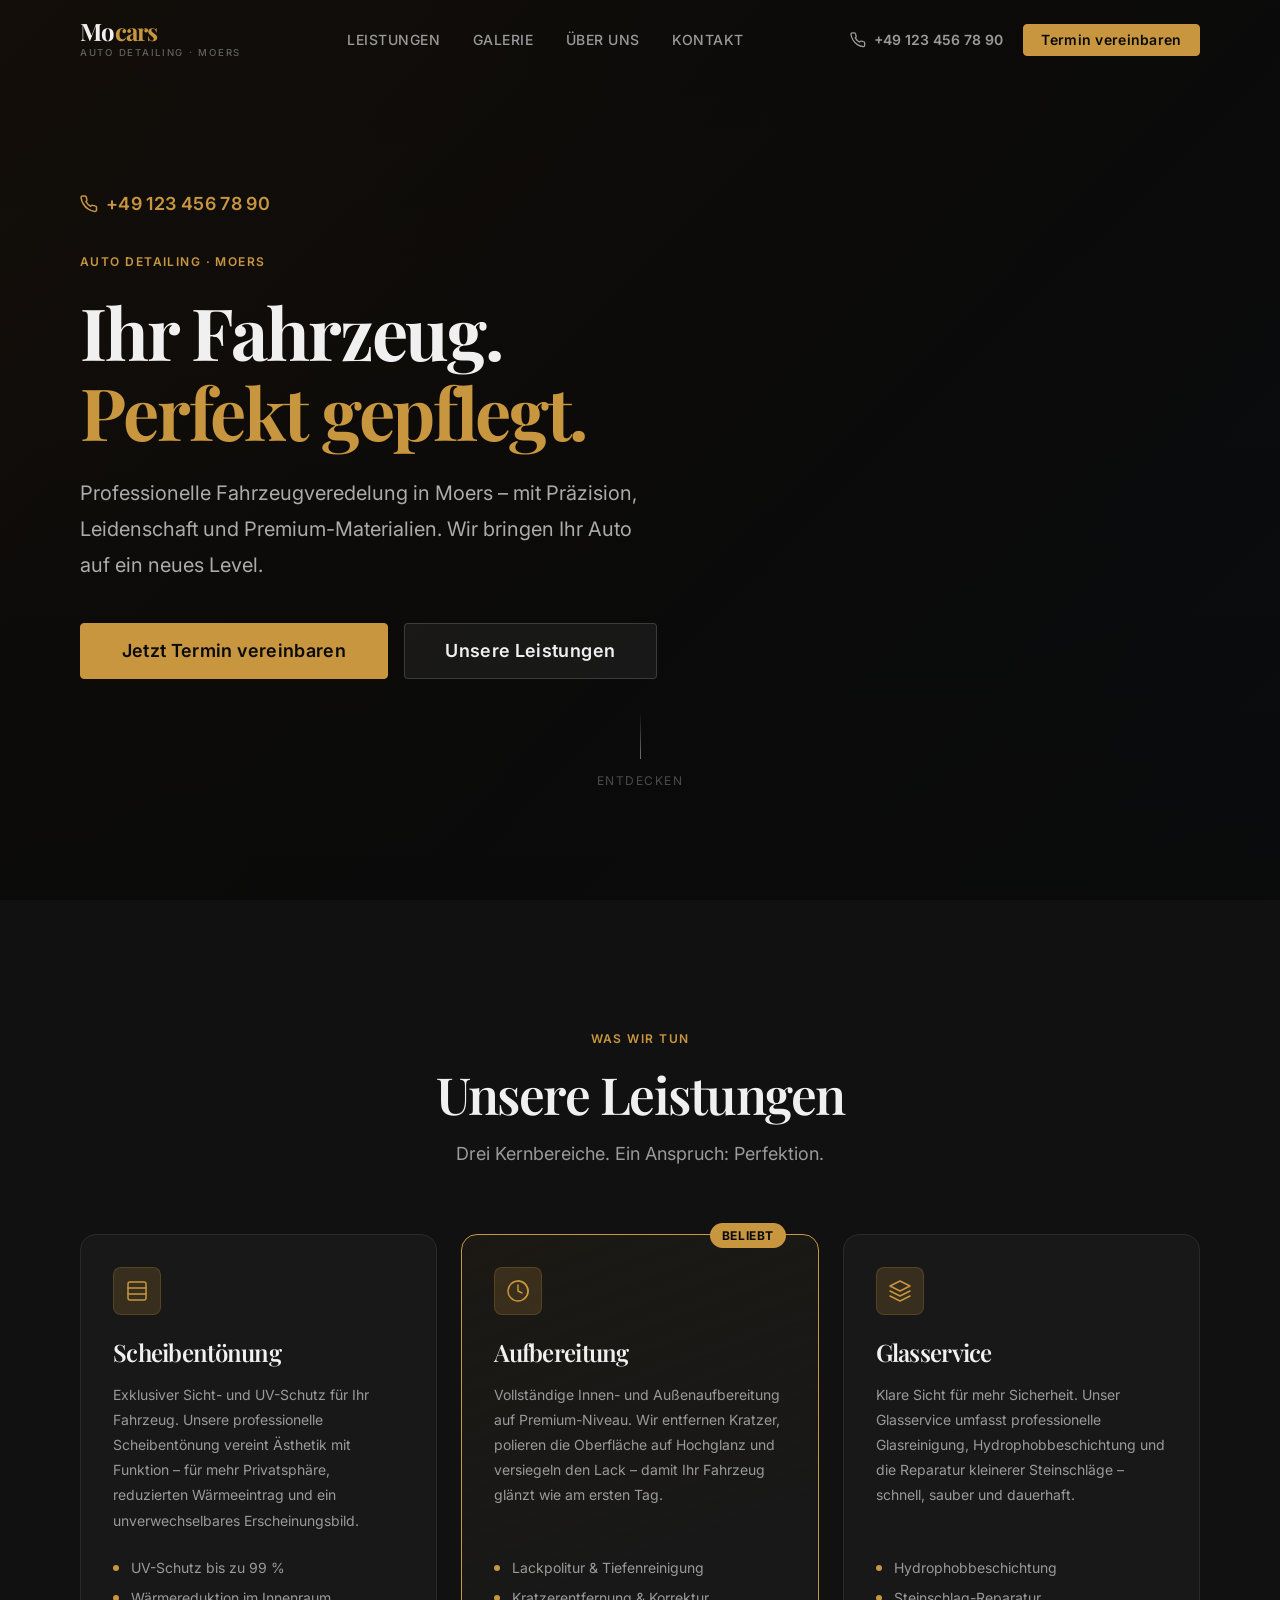
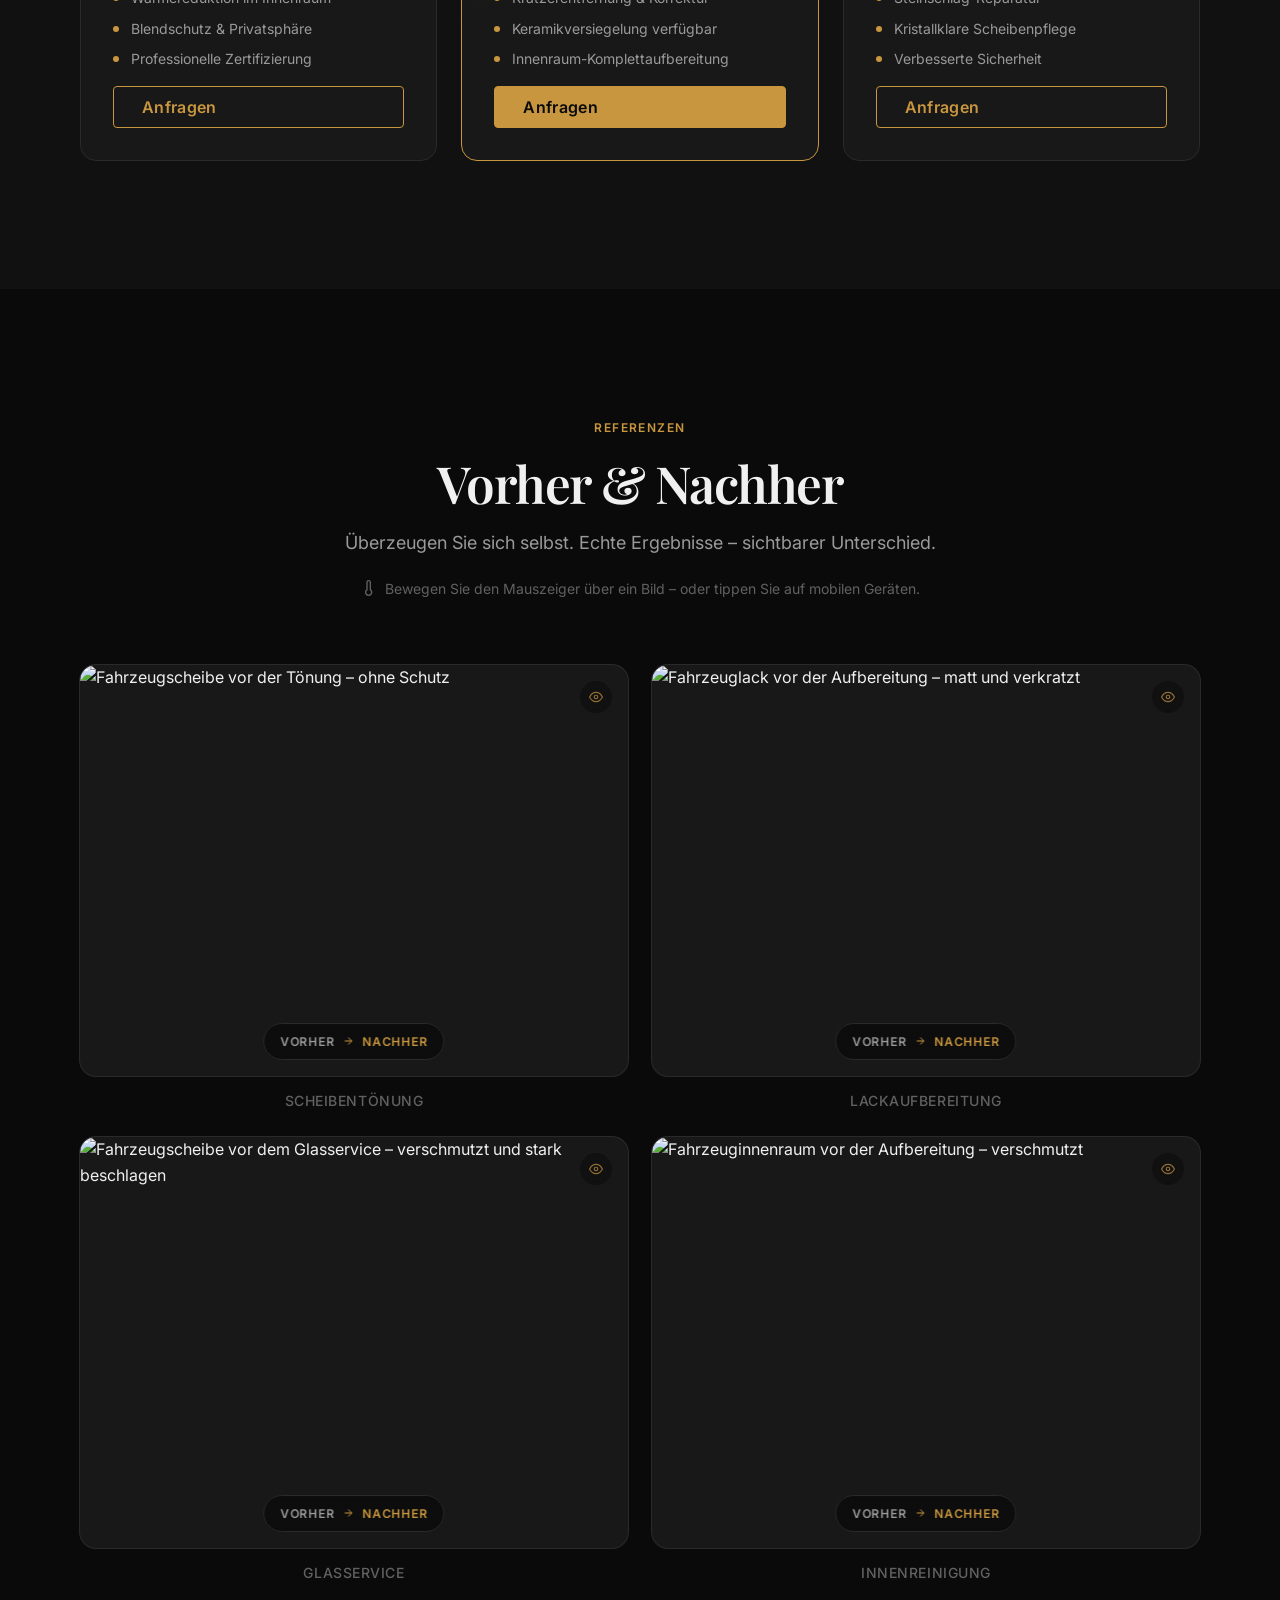
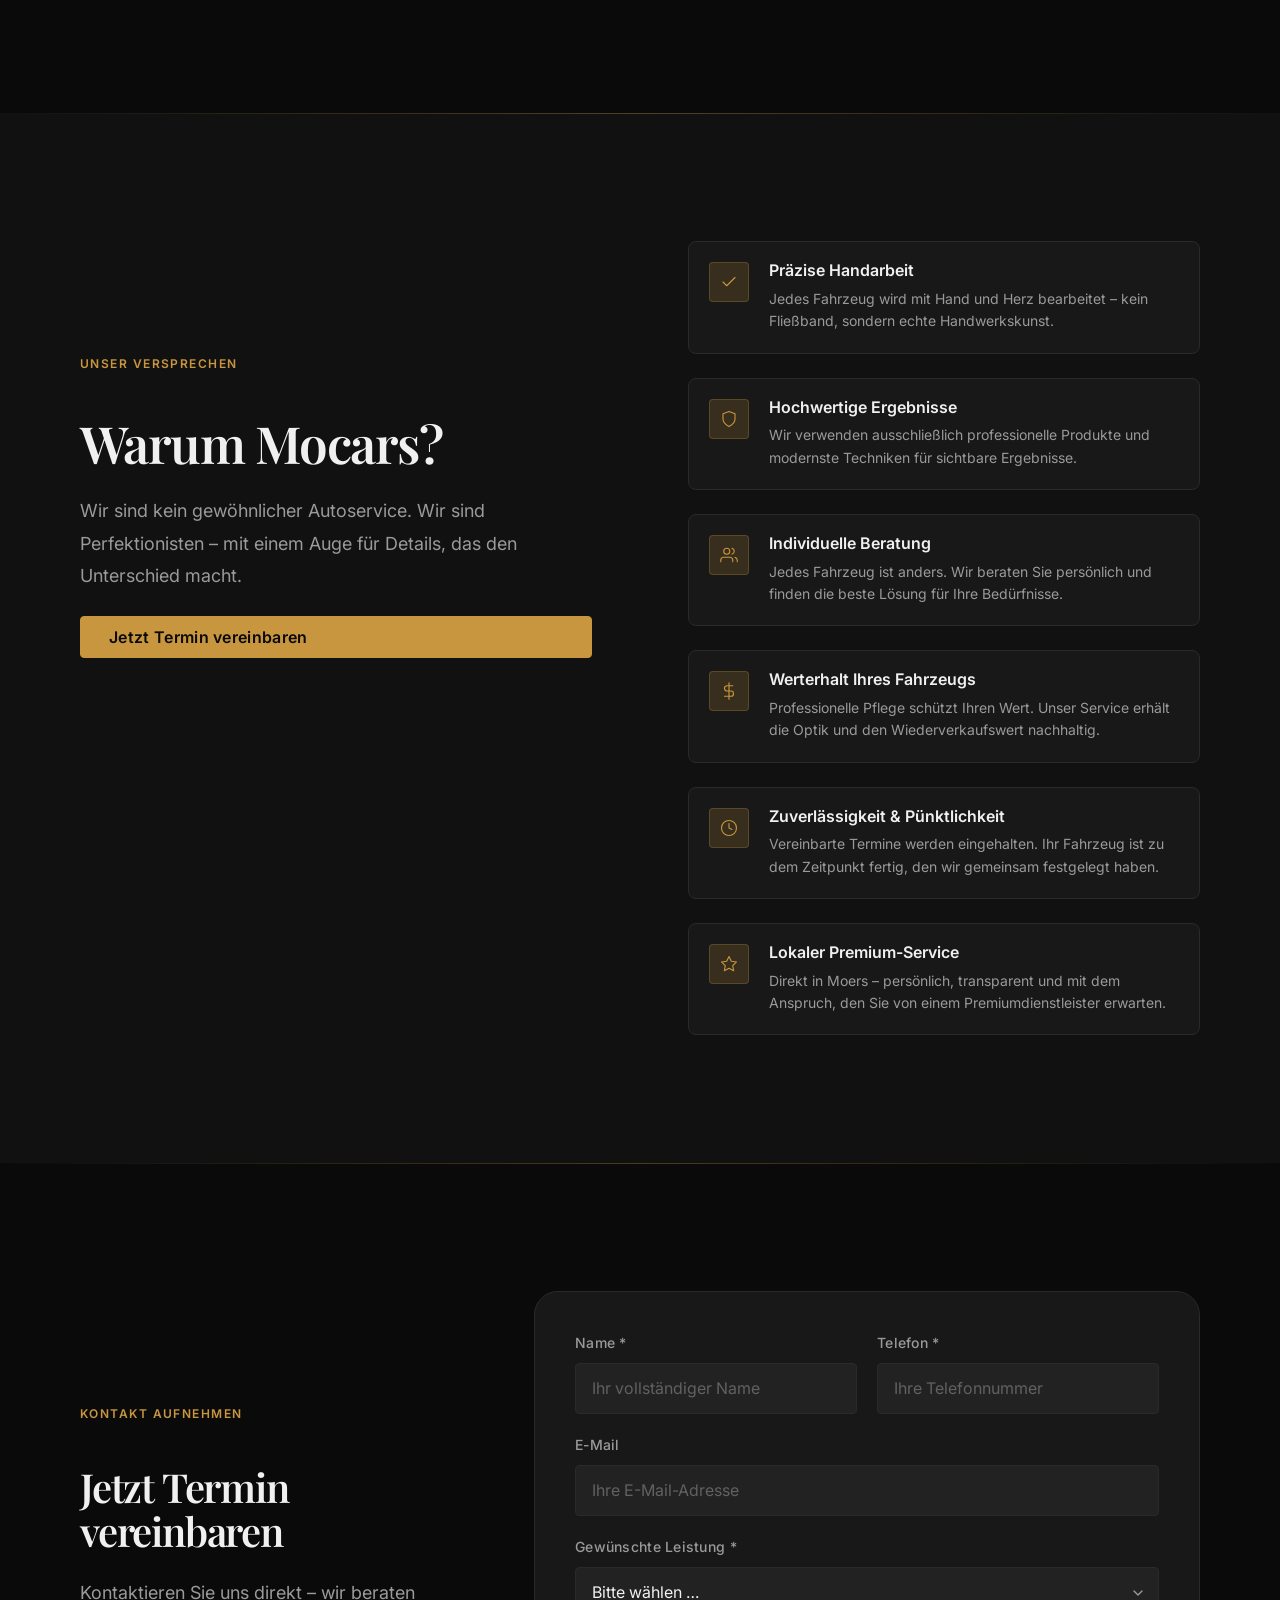
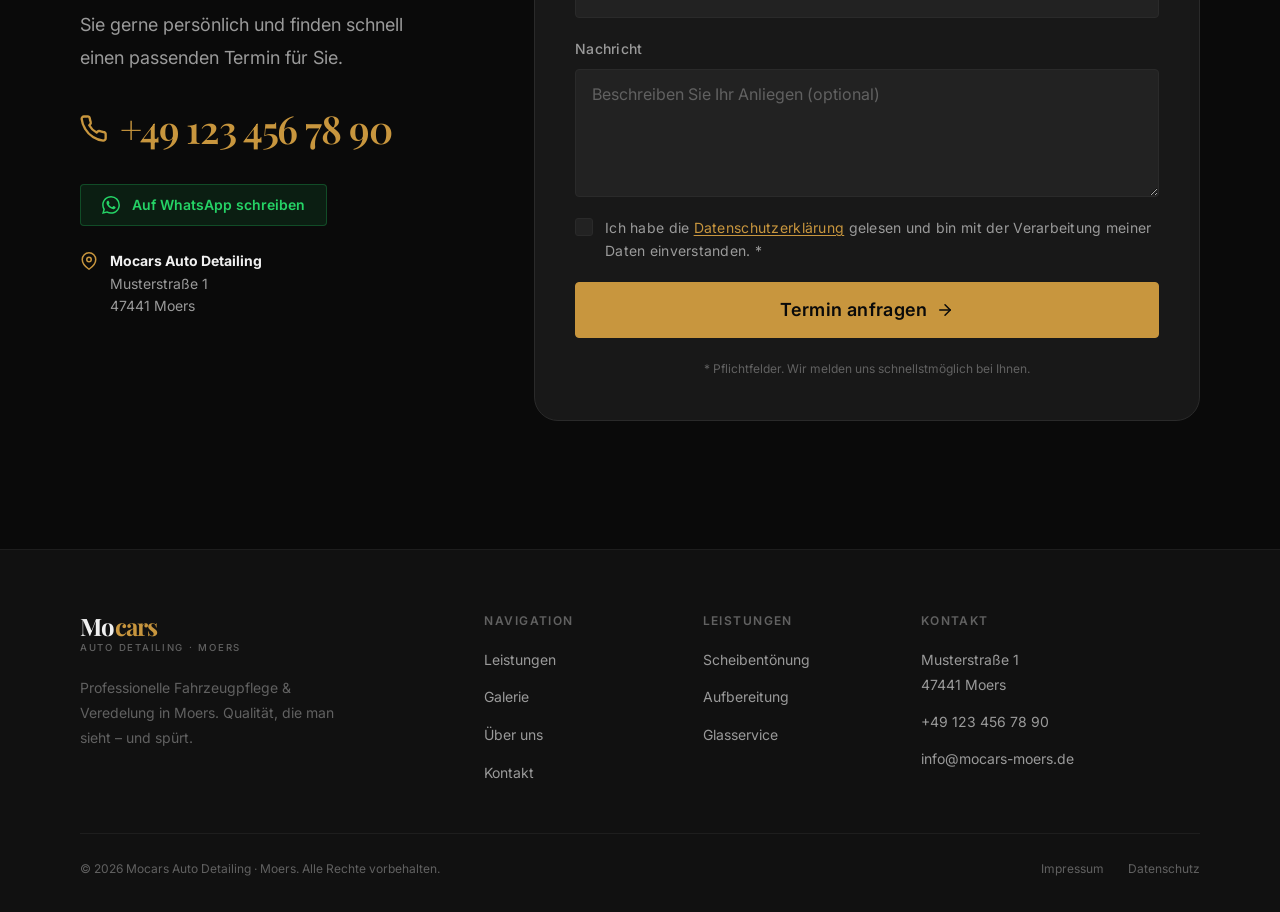
==== index.html @ eb05a5da "Build complete premium Mocars Auto Detailing website Agent-Logs-Url: https://github.com/OutOfContext" ====
<!DOCTYPE html>
<html lang="de">
<head>
  <meta charset="UTF-8" />
  <meta name="viewport" content="width=device-width, initial-scale=1.0" />
  <title>Mocars – Auto Detailing & Fahrzeugveredelung in Moers</title>
  <meta name="description" content="Mocars in Moers – Ihr Spezialist für professionelles Auto Detailing, Scheibentönung, Aufbereitung und Glasservice. Premium-Qualität für Ihr Fahrzeug." />

  <!-- Fonts -->
  <link rel="preconnect" href="https://fonts.googleapis.com" />
  <link rel="preconnect" href="https://fonts.gstatic.com" crossorigin />
  <link href="https://fonts.googleapis.com/css2?family=Playfair+Display:wght@400;600;700&family=Inter:wght@300;400;500;600&display=swap" rel="stylesheet" />

  <!-- Styles -->
  <link rel="stylesheet" href="css/styles.css" />
</head>
<body>

  <!-- ===================== HEADER / NAVIGATION ===================== -->
  <header class="site-header" id="site-header" role="banner">
    <div class="container header-inner">

      <!-- Logo -->
      <a href="#hero" class="logo" aria-label="Mocars – zur Startseite">
        <span class="logo-main">Mo<span class="logo-accent">cars</span></span>
        <span class="logo-tagline">Auto Detailing · Moers</span>
      </a>

      <!-- Primary Navigation -->
      <nav class="main-nav" aria-label="Hauptnavigation">
        <ul role="list">
          <li><a href="#leistungen">Leistungen</a></li>
          <li><a href="#galerie">Galerie</a></li>
          <li><a href="#warum-mocars">Über uns</a></li>
          <li><a href="#kontakt">Kontakt</a></li>
        </ul>
      </nav>

      <!-- Phone + CTA (desktop) -->
      <div class="header-cta">
        <a href="tel:+491234567890" class="header-phone" aria-label="Jetzt anrufen: +49 123 456 78 90">
          <svg class="icon-phone" xmlns="http://www.w3.org/2000/svg" viewBox="0 0 24 24" fill="none" stroke="currentColor" stroke-width="2" stroke-linecap="round" stroke-linejoin="round" aria-hidden="true" focusable="false">
            <path d="M22 16.92v3a2 2 0 0 1-2.18 2 19.79 19.79 0 0 1-8.63-3.07A19.5 19.5 0 0 1 4.48 12 19.79 19.79 0 0 1 1.41 3.41 2 2 0 0 1 3.4 1.25h3a2 2 0 0 1 2 1.72c.13 1 .38 1.97.74 2.9a2 2 0 0 1-.45 2.11L7.91 8.76a16 16 0 0 0 6.29 6.29l.78-.78a2 2 0 0 1 2.11-.45c.93.36 1.9.61 2.9.74A2 2 0 0 1 22 16.92z"/>
          </svg>
          +49 123 456 78 90
        </a>
        <a href="#kontakt" class="btn btn-primary btn-sm">Termin vereinbaren</a>
      </div>

      <!-- Mobile Menu Toggle -->
      <button class="mobile-menu-toggle" id="mobile-menu-toggle" aria-label="Menü öffnen" aria-expanded="false" aria-controls="mobile-nav">
        <span class="hamburger-line"></span>
        <span class="hamburger-line"></span>
        <span class="hamburger-line"></span>
      </button>
    </div>

    <!-- Mobile Navigation Overlay -->
    <nav class="mobile-nav" id="mobile-nav" aria-label="Mobile Navigation" aria-hidden="true">
      <ul role="list">
        <li><a href="#leistungen" class="mobile-nav-link">Leistungen</a></li>
        <li><a href="#galerie" class="mobile-nav-link">Galerie</a></li>
        <li><a href="#warum-mocars" class="mobile-nav-link">Über uns</a></li>
        <li><a href="#kontakt" class="mobile-nav-link">Kontakt</a></li>
      </ul>
      <a href="tel:+491234567890" class="mobile-phone">
        <svg xmlns="http://www.w3.org/2000/svg" viewBox="0 0 24 24" fill="none" stroke="currentColor" stroke-width="2" stroke-linecap="round" stroke-linejoin="round" aria-hidden="true" focusable="false">
          <path d="M22 16.92v3a2 2 0 0 1-2.18 2 19.79 19.79 0 0 1-8.63-3.07A19.5 19.5 0 0 1 4.48 12 19.79 19.79 0 0 1 1.41 3.41 2 2 0 0 1 3.4 1.25h3a2 2 0 0 1 2 1.72c.13 1 .38 1.97.74 2.9a2 2 0 0 1-.45 2.11L7.91 8.76a16 16 0 0 0 6.29 6.29l.78-.78a2 2 0 0 1 2.11-.45c.93.36 1.9.61 2.9.74A2 2 0 0 1 22 16.92z"/>
        </svg>
        +49 123 456 78 90
      </a>
      <a href="#kontakt" class="btn btn-primary mobile-nav-cta">Termin vereinbaren</a>
    </nav>
  </header>

  <!-- ===================== HERO ===================== -->
  <section class="hero" id="hero" aria-label="Willkommen bei Mocars">
    <!-- Background image placeholder -->
    <div class="hero-bg" aria-hidden="true">
      <div class="hero-overlay"></div>
      <img
        src="images/hero-bg.jpg"
        alt=""
        class="hero-img"
        loading="eager"
      />
    </div>

    <div class="container hero-content">
      <!-- Phone (visible in hero) -->
      <a href="tel:+491234567890" class="hero-phone reveal" aria-label="Jetzt anrufen: +49 123 456 78 90">
        <svg xmlns="http://www.w3.org/2000/svg" viewBox="0 0 24 24" fill="none" stroke="currentColor" stroke-width="2" stroke-linecap="round" stroke-linejoin="round" aria-hidden="true" focusable="false">
          <path d="M22 16.92v3a2 2 0 0 1-2.18 2 19.79 19.79 0 0 1-8.63-3.07A19.5 19.5 0 0 1 4.48 12 19.79 19.79 0 0 1 1.41 3.41 2 2 0 0 1 3.4 1.25h3a2 2 0 0 1 2 1.72c.13 1 .38 1.97.74 2.9a2 2 0 0 1-.45 2.11L7.91 8.76a16 16 0 0 0 6.29 6.29l.78-.78a2 2 0 0 1 2.11-.45c.93.36 1.9.61 2.9.74A2 2 0 0 1 22 16.92z"/>
        </svg>
        +49 123 456 78 90
      </a>

      <div class="hero-text">
        <p class="hero-eyebrow reveal">Auto Detailing · Moers</p>
        <h1 class="hero-headline reveal">
          Ihr Fahrzeug.<br />
          <span class="text-accent">Perfekt gepflegt.</span>
        </h1>
        <p class="hero-subheadline reveal">
          Professionelle Fahrzeugveredelung in Moers – mit Präzision,
          Leidenschaft und Premium-Materialien. Wir bringen Ihr Auto auf
          ein neues Level.
        </p>
        <div class="hero-actions reveal">
          <a href="#kontakt" class="btn btn-primary btn-lg">Jetzt Termin vereinbaren</a>
          <a href="#leistungen" class="btn btn-ghost btn-lg">Unsere Leistungen</a>
        </div>
      </div>

      <!-- Scroll indicator -->
      <div class="scroll-indicator" aria-hidden="true">
        <span class="scroll-line"></span>
        <span class="scroll-label">Entdecken</span>
      </div>
    </div>
  </section>

  <!-- ===================== LEISTUNGEN ===================== -->
  <section class="section services" id="leistungen" aria-labelledby="services-heading">
    <div class="container">
      <header class="section-header reveal">
        <p class="section-eyebrow">Was wir tun</p>
        <h2 id="services-heading">Unsere Leistungen</h2>
        <p class="section-subtitle">
          Drei Kernbereiche. Ein Anspruch: Perfektion.
        </p>
      </header>

      <div class="services-grid">

        <!-- Service 1: Scheibentönung -->
        <article class="service-card reveal" aria-labelledby="service-1-heading">
          <div class="service-card-icon" aria-hidden="true">
            <svg xmlns="http://www.w3.org/2000/svg" viewBox="0 0 24 24" fill="none" stroke="currentColor" stroke-width="1.5" stroke-linecap="round" stroke-linejoin="round">
              <rect x="3" y="3" width="18" height="18" rx="2" ry="2"/>
              <line x1="3" y1="9" x2="21" y2="9"/>
              <line x1="3" y1="15" x2="21" y2="15"/>
            </svg>
          </div>
          <div class="service-card-body">
            <h3 id="service-1-heading">Scheibentönung</h3>
            <p>
              Exklusiver Sicht- und UV-Schutz für Ihr Fahrzeug. Unsere
              professionelle Scheibentönung vereint Ästhetik mit Funktion –
              für mehr Privatsphäre, reduzierten Wärmeeintrag und ein
              unverwechselbares Erscheinungsbild.
            </p>
            <ul class="service-benefits" aria-label="Vorteile Scheibentönung">
              <li>UV-Schutz bis zu 99 %</li>
              <li>Wärmereduktion im Innenraum</li>
              <li>Blendschutz & Privatsphäre</li>
              <li>Professionelle Zertifizierung</li>
            </ul>
            <a href="#kontakt" class="btn btn-outline">Anfragen</a>
          </div>
        </article>

        <!-- Service 2: Aufbereitung -->
        <article class="service-card service-card--featured reveal" aria-labelledby="service-2-heading">
          <div class="service-card-badge">Beliebt</div>
          <div class="service-card-icon" aria-hidden="true">
            <svg xmlns="http://www.w3.org/2000/svg" viewBox="0 0 24 24" fill="none" stroke="currentColor" stroke-width="1.5" stroke-linecap="round" stroke-linejoin="round">
              <circle cx="12" cy="12" r="10"/>
              <path d="M12 2a10 10 0 0 1 7.07 17.07"/>
              <path d="M12 6v6l4 2"/>
            </svg>
          </div>
          <div class="service-card-body">
            <h3 id="service-2-heading">Aufbereitung</h3>
            <p>
              Vollständige Innen- und Außenaufbereitung auf
              Premium-Niveau. Wir entfernen Kratzer, polieren die
              Oberfläche auf Hochglanz und versiegeln den Lack – damit
              Ihr Fahrzeug glänzt wie am ersten Tag.
            </p>
            <ul class="service-benefits" aria-label="Vorteile Aufbereitung">
              <li>Lackpolitur & Tiefenreinigung</li>
              <li>Kratzerentfernung & Korrektur</li>
              <li>Keramikversiegelung verfügbar</li>
              <li>Innenraum-Komplettaufbereitung</li>
            </ul>
            <a href="#kontakt" class="btn btn-primary">Anfragen</a>
          </div>
        </article>

        <!-- Service 3: Glasservice -->
        <article class="service-card reveal" aria-labelledby="service-3-heading">
          <div class="service-card-icon" aria-hidden="true">
            <svg xmlns="http://www.w3.org/2000/svg" viewBox="0 0 24 24" fill="none" stroke="currentColor" stroke-width="1.5" stroke-linecap="round" stroke-linejoin="round">
              <polygon points="12 2 2 7 12 12 22 7 12 2"/>
              <polyline points="2 17 12 22 22 17"/>
              <polyline points="2 12 12 17 22 12"/>
            </svg>
          </div>
          <div class="service-card-body">
            <h3 id="service-3-heading">Glasservice</h3>
            <p>
              Klare Sicht für mehr Sicherheit. Unser Glasservice umfasst
              professionelle Glasreinigung, Hydrophobbeschichtung und
              die Reparatur kleinerer Steinschläge – schnell, sauber und
              dauerhaft.
            </p>
            <ul class="service-benefits" aria-label="Vorteile Glasservice">
              <li>Hydrophobbeschichtung</li>
              <li>Steinschlag-Reparatur</li>
              <li>Kristallklare Scheibenpflege</li>
              <li>Verbesserte Sicherheit</li>
            </ul>
            <a href="#kontakt" class="btn btn-outline">Anfragen</a>
          </div>
        </article>

      </div>
    </div>
  </section>

  <!-- ===================== GALERIE / VORHER-NACHHER ===================== -->
  <section class="section gallery" id="galerie" aria-labelledby="gallery-heading">
    <div class="container">
      <header class="section-header reveal">
        <p class="section-eyebrow">Referenzen</p>
        <h2 id="gallery-heading">Vorher & Nachher</h2>
        <p class="section-subtitle">
          Überzeugen Sie sich selbst. Echte Ergebnisse – sichtbarer Unterschied.
        </p>
        <p class="gallery-hint reveal" aria-label="Interaktionshinweis">
          <svg xmlns="http://www.w3.org/2000/svg" viewBox="0 0 24 24" fill="none" stroke="currentColor" stroke-width="2" stroke-linecap="round" stroke-linejoin="round" aria-hidden="true" focusable="false" class="icon-touch">
            <path d="M14 14.76V3.5a2.5 2.5 0 0 0-5 0v11.26a4.5 4.5 0 1 0 5 0z"/>
          </svg>
          Bewegen Sie den Mauszeiger über ein Bild – oder tippen Sie auf mobilen Geräten.
        </p>
      </header>

      <div class="gallery-grid">

        <!-- Gallery Item 1 – Scheibentönung -->
        <div class="gallery-item reveal" role="img" aria-label="Vorher-Nachher: Scheibentönung">
          <div class="gallery-media">
            <img
              src="images/gallery-toenung-before.jpg"
              alt="Fahrzeugscheibe vor der Tönung – ohne Schutz"
              class="gallery-img gallery-img--before"
              loading="lazy"
            />
            <img
              src="images/gallery-toenung-after.jpg"
              alt="Fahrzeugscheibe nach der professionellen Tönung – eleganter dunkler Effekt"
              class="gallery-img gallery-img--after"
              loading="lazy"
              aria-hidden="true"
            />
            <div class="gallery-badge" aria-hidden="true">
              <span class="badge-before">Vorher</span>
              <svg xmlns="http://www.w3.org/2000/svg" viewBox="0 0 24 24" fill="none" stroke="currentColor" stroke-width="2" aria-hidden="true" focusable="false">
                <line x1="5" y1="12" x2="19" y2="12"/>
                <polyline points="12 5 19 12 12 19"/>
              </svg>
              <span class="badge-after">Nachher</span>
            </div>
            <div class="gallery-hint-icon" aria-hidden="true">
              <svg xmlns="http://www.w3.org/2000/svg" viewBox="0 0 24 24" fill="none" stroke="currentColor" stroke-width="2" stroke-linecap="round" stroke-linejoin="round">
                <path d="M1 12s4-8 11-8 11 8 11 8-4 8-11 8-11-8-11-8z"/>
                <circle cx="12" cy="12" r="3"/>
              </svg>
            </div>
          </div>
          <p class="gallery-label">Scheibentönung</p>
        </div>

        <!-- Gallery Item 2 – Lackaufbereitung -->
        <div class="gallery-item reveal" role="img" aria-label="Vorher-Nachher: Lackaufbereitung">
          <div class="gallery-media">
            <img
              src="images/gallery-lack-before.jpg"
              alt="Fahrzeuglack vor der Aufbereitung – matt und verkratzt"
              class="gallery-img gallery-img--before"
              loading="lazy"
            />
            <img
              src="images/gallery-lack-after.jpg"
              alt="Fahrzeuglack nach der Politur – glänzend und makellos"
              class="gallery-img gallery-img--after"
              loading="lazy"
              aria-hidden="true"
            />
            <div class="gallery-badge" aria-hidden="true">
              <span class="badge-before">Vorher</span>
              <svg xmlns="http://www.w3.org/2000/svg" viewBox="0 0 24 24" fill="none" stroke="currentColor" stroke-width="2" aria-hidden="true" focusable="false">
                <line x1="5" y1="12" x2="19" y2="12"/>
                <polyline points="12 5 19 12 12 19"/>
              </svg>
              <span class="badge-after">Nachher</span>
            </div>
            <div class="gallery-hint-icon" aria-hidden="true">
              <svg xmlns="http://www.w3.org/2000/svg" viewBox="0 0 24 24" fill="none" stroke="currentColor" stroke-width="2" stroke-linecap="round" stroke-linejoin="round">
                <path d="M1 12s4-8 11-8 11 8 11 8-4 8-11 8-11-8-11-8z"/>
                <circle cx="12" cy="12" r="3"/>
              </svg>
            </div>
          </div>
          <p class="gallery-label">Lackaufbereitung</p>
        </div>

        <!-- Gallery Item 3 – Glasservice -->
        <div class="gallery-item reveal" role="img" aria-label="Vorher-Nachher: Glasservice">
          <div class="gallery-media">
            <img
              src="images/gallery-glas-before.jpg"
              alt="Fahrzeugscheibe vor dem Glasservice – verschmutzt und stark beschlagen"
              class="gallery-img gallery-img--before"
              loading="lazy"
            />
            <img
              src="images/gallery-glas-after.jpg"
              alt="Fahrzeugscheibe nach dem Glasservice – kristallklar und hydrophob beschichtet"
              class="gallery-img gallery-img--after"
              loading="lazy"
              aria-hidden="true"
            />
            <div class="gallery-badge" aria-hidden="true">
              <span class="badge-before">Vorher</span>
              <svg xmlns="http://www.w3.org/2000/svg" viewBox="0 0 24 24" fill="none" stroke="currentColor" stroke-width="2" aria-hidden="true" focusable="false">
                <line x1="5" y1="12" x2="19" y2="12"/>
                <polyline points="12 5 19 12 12 19"/>
              </svg>
              <span class="badge-after">Nachher</span>
            </div>
            <div class="gallery-hint-icon" aria-hidden="true">
              <svg xmlns="http://www.w3.org/2000/svg" viewBox="0 0 24 24" fill="none" stroke="currentColor" stroke-width="2" stroke-linecap="round" stroke-linejoin="round">
                <path d="M1 12s4-8 11-8 11 8 11 8-4 8-11 8-11-8-11-8z"/>
                <circle cx="12" cy="12" r="3"/>
              </svg>
            </div>
          </div>
          <p class="gallery-label">Glasservice</p>
        </div>

        <!-- Gallery Item 4 – Innenreinigung -->
        <div class="gallery-item reveal" role="img" aria-label="Vorher-Nachher: Innenreinigung">
          <div class="gallery-media">
            <img
              src="images/gallery-innen-before.jpg"
              alt="Fahrzeuginnenraum vor der Aufbereitung – verschmutzt"
              class="gallery-img gallery-img--before"
              loading="lazy"
            />
            <img
              src="images/gallery-innen-after.jpg"
              alt="Fahrzeuginnenraum nach der Innenreinigung – makellos sauber"
              class="gallery-img gallery-img--after"
              loading="lazy"
              aria-hidden="true"
            />
            <div class="gallery-badge" aria-hidden="true">
              <span class="badge-before">Vorher</span>
              <svg xmlns="http://www.w3.org/2000/svg" viewBox="0 0 24 24" fill="none" stroke="currentColor" stroke-width="2" aria-hidden="true" focusable="false">
                <line x1="5" y1="12" x2="19" y2="12"/>
                <polyline points="12 5 19 12 12 19"/>
              </svg>
              <span class="badge-after">Nachher</span>
            </div>
            <div class="gallery-hint-icon" aria-hidden="true">
              <svg xmlns="http://www.w3.org/2000/svg" viewBox="0 0 24 24" fill="none" stroke="currentColor" stroke-width="2" stroke-linecap="round" stroke-linejoin="round">
                <path d="M1 12s4-8 11-8 11 8 11 8-4 8-11 8-11-8-11-8z"/>
                <circle cx="12" cy="12" r="3"/>
              </svg>
            </div>
          </div>
          <p class="gallery-label">Innenreinigung</p>
        </div>

      </div><!-- /gallery-grid -->
    </div>
  </section>

  <!-- ===================== WARUM MOCARS ===================== -->
  <section class="section why-mocars" id="warum-mocars" aria-labelledby="why-heading">
    <div class="container">
      <div class="why-inner">
        <div class="why-text reveal">
          <p class="section-eyebrow">Unser Versprechen</p>
          <h2 id="why-heading">Warum Mocars?</h2>
          <p class="why-intro">
            Wir sind kein gewöhnlicher Autoservice. Wir sind Perfektionisten –
            mit einem Auge für Details, das den Unterschied macht.
          </p>
          <a href="#kontakt" class="btn btn-primary">Jetzt Termin vereinbaren</a>
        </div>

        <ul class="why-list" aria-label="Unsere Stärken">
          <li class="why-item reveal">
            <div class="why-item-icon" aria-hidden="true">
              <svg xmlns="http://www.w3.org/2000/svg" viewBox="0 0 24 24" fill="none" stroke="currentColor" stroke-width="1.5" stroke-linecap="round" stroke-linejoin="round">
                <polyline points="20 6 9 17 4 12"/>
              </svg>
            </div>
            <div class="why-item-content">
              <h3>Präzise Handarbeit</h3>
              <p>Jedes Fahrzeug wird mit Hand und Herz bearbeitet – kein Fließband, sondern echte Handwerkskunst.</p>
            </div>
          </li>
          <li class="why-item reveal">
            <div class="why-item-icon" aria-hidden="true">
              <svg xmlns="http://www.w3.org/2000/svg" viewBox="0 0 24 24" fill="none" stroke="currentColor" stroke-width="1.5" stroke-linecap="round" stroke-linejoin="round">
                <path d="M12 22s8-4 8-10V5l-8-3-8 3v7c0 6 8 10 8 10z"/>
              </svg>
            </div>
            <div class="why-item-content">
              <h3>Hochwertige Ergebnisse</h3>
              <p>Wir verwenden ausschließlich professionelle Produkte und modernste Techniken für sichtbare Ergebnisse.</p>
            </div>
          </li>
          <li class="why-item reveal">
            <div class="why-item-icon" aria-hidden="true">
              <svg xmlns="http://www.w3.org/2000/svg" viewBox="0 0 24 24" fill="none" stroke="currentColor" stroke-width="1.5" stroke-linecap="round" stroke-linejoin="round">
                <path d="M17 21v-2a4 4 0 0 0-4-4H5a4 4 0 0 0-4 4v2"/>
                <circle cx="9" cy="7" r="4"/>
                <path d="M23 21v-2a4 4 0 0 0-3-3.87"/>
                <path d="M16 3.13a4 4 0 0 1 0 7.75"/>
              </svg>
            </div>
            <div class="why-item-content">
              <h3>Individuelle Beratung</h3>
              <p>Jedes Fahrzeug ist anders. Wir beraten Sie persönlich und finden die beste Lösung für Ihre Bedürfnisse.</p>
            </div>
          </li>
          <li class="why-item reveal">
            <div class="why-item-icon" aria-hidden="true">
              <svg xmlns="http://www.w3.org/2000/svg" viewBox="0 0 24 24" fill="none" stroke="currentColor" stroke-width="1.5" stroke-linecap="round" stroke-linejoin="round">
                <line x1="12" y1="1" x2="12" y2="23"/>
                <path d="M17 5H9.5a3.5 3.5 0 0 0 0 7h5a3.5 3.5 0 0 1 0 7H6"/>
              </svg>
            </div>
            <div class="why-item-content">
              <h3>Werterhalt Ihres Fahrzeugs</h3>
              <p>Professionelle Pflege schützt Ihren Wert. Unser Service erhält die Optik und den Wiederverkaufswert nachhaltig.</p>
            </div>
          </li>
          <li class="why-item reveal">
            <div class="why-item-icon" aria-hidden="true">
              <svg xmlns="http://www.w3.org/2000/svg" viewBox="0 0 24 24" fill="none" stroke="currentColor" stroke-width="1.5" stroke-linecap="round" stroke-linejoin="round">
                <circle cx="12" cy="12" r="10"/>
                <polyline points="12 6 12 12 16 14"/>
              </svg>
            </div>
            <div class="why-item-content">
              <h3>Zuverlässigkeit & Pünktlichkeit</h3>
              <p>Vereinbarte Termine werden eingehalten. Ihr Fahrzeug ist zu dem Zeitpunkt fertig, den wir gemeinsam festgelegt haben.</p>
            </div>
          </li>
          <li class="why-item reveal">
            <div class="why-item-icon" aria-hidden="true">
              <svg xmlns="http://www.w3.org/2000/svg" viewBox="0 0 24 24" fill="none" stroke="currentColor" stroke-width="1.5" stroke-linecap="round" stroke-linejoin="round">
                <polygon points="12 2 15.09 8.26 22 9.27 17 14.14 18.18 21.02 12 17.77 5.82 21.02 7 14.14 2 9.27 8.91 8.26 12 2"/>
              </svg>
            </div>
            <div class="why-item-content">
              <h3>Lokaler Premium-Service</h3>
              <p>Direkt in Moers – persönlich, transparent und mit dem Anspruch, den Sie von einem Premiumdienstleister erwarten.</p>
            </div>
          </li>
        </ul>
      </div>
    </div>
  </section>

  <!-- ===================== KONTAKT ===================== -->
  <section class="section contact" id="kontakt" aria-labelledby="contact-heading">
    <div class="container">
      <div class="contact-inner">

        <!-- Contact Info -->
        <div class="contact-info reveal">
          <p class="section-eyebrow">Kontakt aufnehmen</p>
          <h2 id="contact-heading">Jetzt Termin vereinbaren</h2>
          <p class="contact-intro">
            Kontaktieren Sie uns direkt – wir beraten Sie gerne persönlich
            und finden schnell einen passenden Termin für Sie.
          </p>

          <a href="tel:+491234567890" class="contact-phone" aria-label="Jetzt anrufen: +49 123 456 78 90">
            <svg xmlns="http://www.w3.org/2000/svg" viewBox="0 0 24 24" fill="none" stroke="currentColor" stroke-width="2" stroke-linecap="round" stroke-linejoin="round" aria-hidden="true" focusable="false">
              <path d="M22 16.92v3a2 2 0 0 1-2.18 2 19.79 19.79 0 0 1-8.63-3.07A19.5 19.5 0 0 1 4.48 12 19.79 19.79 0 0 1 1.41 3.41 2 2 0 0 1 3.4 1.25h3a2 2 0 0 1 2 1.72c.13 1 .38 1.97.74 2.9a2 2 0 0 1-.45 2.11L7.91 8.76a16 16 0 0 0 6.29 6.29l.78-.78a2 2 0 0 1 2.11-.45c.93.36 1.9.61 2.9.74A2 2 0 0 1 22 16.92z"/>
            </svg>
            +49 123 456 78 90
          </a>

          <!-- WhatsApp CTA -->
          <a
            href="https://wa.me/491234567890"
            class="contact-whatsapp"
            target="_blank"
            rel="noopener noreferrer"
            aria-label="Auf WhatsApp schreiben"
          >
            <svg xmlns="http://www.w3.org/2000/svg" viewBox="0 0 24 24" fill="currentColor" aria-hidden="true" focusable="false">
              <path d="M17.472 14.382c-.297-.149-1.758-.867-2.03-.967-.273-.099-.471-.148-.67.15-.197.297-.767.966-.94 1.164-.173.199-.347.223-.644.075-.297-.15-1.255-.463-2.39-1.475-.883-.788-1.48-1.761-1.653-2.059-.173-.297-.018-.458.13-.606.134-.133.298-.347.446-.52.149-.174.198-.298.298-.497.099-.198.05-.371-.025-.52-.075-.149-.669-1.612-.916-2.207-.242-.579-.487-.5-.669-.51-.173-.008-.371-.01-.57-.01-.198 0-.52.074-.792.372-.272.297-1.04 1.016-1.04 2.479 0 1.462 1.065 2.875 1.213 3.074.149.198 2.096 3.2 5.077 4.487.709.306 1.262.489 1.694.625.712.227 1.36.195 1.871.118.571-.085 1.758-.719 2.006-1.413.248-.694.248-1.289.173-1.413-.074-.124-.272-.198-.57-.347m-5.421 7.403h-.004a9.87 9.87 0 0 1-5.031-1.378l-.361-.214-3.741.982.998-3.648-.235-.374a9.86 9.86 0 0 1-1.51-5.26c.001-5.45 4.436-9.884 9.888-9.884 2.64 0 5.122 1.03 6.988 2.898a9.825 9.825 0 0 1 2.893 6.994c-.003 5.45-4.437 9.884-9.885 9.884m8.413-18.297A11.815 11.815 0 0 0 12.05 0C5.495 0 .16 5.335.157 11.892c0 2.096.547 4.142 1.588 5.945L.057 24l6.305-1.654a11.882 11.882 0 0 0 5.683 1.448h.005c6.554 0 11.89-5.335 11.893-11.893a11.821 11.821 0 0 0-3.48-8.413z"/>
            </svg>
            Auf WhatsApp schreiben
          </a>

          <div class="contact-address">
            <svg xmlns="http://www.w3.org/2000/svg" viewBox="0 0 24 24" fill="none" stroke="currentColor" stroke-width="2" stroke-linecap="round" stroke-linejoin="round" aria-hidden="true" focusable="false">
              <path d="M21 10c0 7-9 13-9 13s-9-6-9-13a9 9 0 0 1 18 0z"/>
              <circle cx="12" cy="10" r="3"/>
            </svg>
            <div>
              <strong>Mocars Auto Detailing</strong><br />
              Musterstraße 1<br />
              47441 Moers
            </div>
          </div>
        </div>

        <!-- Contact Form -->
        <div class="contact-form-wrap reveal">
          <form class="contact-form" id="contact-form" novalidate aria-label="Terminanfrage">
            <div class="form-row">
              <div class="form-group">
                <label for="form-name">Name *</label>
                <input
                  type="text"
                  id="form-name"
                  name="name"
                  placeholder="Ihr vollständiger Name"
                  required
                  autocomplete="name"
                  aria-required="true"
                />
              </div>
              <div class="form-group">
                <label for="form-phone">Telefon *</label>
                <input
                  type="tel"
                  id="form-phone"
                  name="phone"
                  placeholder="Ihre Telefonnummer"
                  required
                  autocomplete="tel"
                  aria-required="true"
                />
              </div>
            </div>

            <div class="form-group">
              <label for="form-email">E-Mail</label>
              <input
                type="email"
                id="form-email"
                name="email"
                placeholder="Ihre E-Mail-Adresse"
                autocomplete="email"
              />
            </div>

            <div class="form-group">
              <label for="form-service">Gewünschte Leistung *</label>
              <select id="form-service" name="service" required aria-required="true">
                <option value="" disabled selected>Bitte wählen …</option>
                <option value="scheibentoenung">Scheibentönung</option>
                <option value="aufbereitung">Aufbereitung</option>
                <option value="glasservice">Glasservice</option>
                <option value="sonstiges">Sonstiges</option>
              </select>
            </div>

            <div class="form-group">
              <label for="form-message">Nachricht</label>
              <textarea
                id="form-message"
                name="message"
                rows="4"
                placeholder="Beschreiben Sie Ihr Anliegen (optional)"
              ></textarea>
            </div>

            <div class="form-group form-group--checkbox">
              <label class="checkbox-label">
                <input type="checkbox" name="privacy" required aria-required="true" />
                <span class="checkbox-custom" aria-hidden="true"></span>
                <span>
                  Ich habe die
                  <a href="#footer" class="form-link">Datenschutzerklärung</a>
                  gelesen und bin mit der Verarbeitung meiner Daten einverstanden. *
                </span>
              </label>
            </div>

            <button type="submit" class="btn btn-primary btn-lg btn-full">
              Termin anfragen
              <svg xmlns="http://www.w3.org/2000/svg" viewBox="0 0 24 24" fill="none" stroke="currentColor" stroke-width="2" stroke-linecap="round" stroke-linejoin="round" aria-hidden="true" focusable="false">
                <line x1="5" y1="12" x2="19" y2="12"/>
                <polyline points="12 5 19 12 12 19"/>
              </svg>
            </button>

            <p class="form-note">* Pflichtfelder. Wir melden uns schnellstmöglich bei Ihnen.</p>

            <!-- Success / Error Message (shown via JS) -->
            <div class="form-feedback" id="form-feedback" role="status" aria-live="polite"></div>
          </form>
        </div>

      </div>
    </div>
  </section>

  <!-- ===================== FOOTER ===================== -->
  <footer class="site-footer" id="footer" role="contentinfo">
    <div class="container">
      <div class="footer-grid">

        <!-- Brand -->
        <div class="footer-brand">
          <a href="#hero" class="logo" aria-label="Mocars – zur Startseite">
            <span class="logo-main">Mo<span class="logo-accent">cars</span></span>
            <span class="logo-tagline">Auto Detailing · Moers</span>
          </a>
          <p class="footer-brand-text">
            Professionelle Fahrzeugpflege &amp; Veredelung in Moers.
            Qualität, die man sieht – und spürt.
          </p>
        </div>

        <!-- Navigation -->
        <nav class="footer-nav" aria-label="Footer-Navigation">
          <h4>Navigation</h4>
          <ul role="list">
            <li><a href="#leistungen">Leistungen</a></li>
            <li><a href="#galerie">Galerie</a></li>
            <li><a href="#warum-mocars">Über uns</a></li>
            <li><a href="#kontakt">Kontakt</a></li>
          </ul>
        </nav>

        <!-- Services -->
        <nav class="footer-nav" aria-label="Leistungen-Navigation">
          <h4>Leistungen</h4>
          <ul role="list">
            <li><a href="#leistungen">Scheibentönung</a></li>
            <li><a href="#leistungen">Aufbereitung</a></li>
            <li><a href="#leistungen">Glasservice</a></li>
          </ul>
        </nav>

        <!-- Contact -->
        <div class="footer-contact">
          <h4>Kontakt</h4>
          <address>
            <p>Musterstraße 1<br />47441 Moers</p>
            <p>
              <a href="tel:+491234567890">+49 123 456 78 90</a>
            </p>
            <p>
              <a href="mailto:info@mocars-moers.de">info@mocars-moers.de</a>
            </p>
          </address>
        </div>

      </div>

      <div class="footer-bottom">
        <p class="footer-copy">
          &copy; <span id="footer-year">2024</span> Mocars Auto Detailing · Moers. Alle Rechte vorbehalten.
        </p>
        <nav class="footer-legal" aria-label="Rechtliche Links">
          <a href="#">Impressum</a>
          <a href="#">Datenschutz</a>
        </nav>
      </div>
    </div>
  </footer>

  <!-- JavaScript -->
  <script src="js/main.js" defer></script>
</body>
</html>
---- css/styles.css ----
/* ============================================================
   Mocars – Auto Detailing Moers
   styles.css  |  Premium Dark Theme
   ============================================================ */

/* ----------------------------------------------------------
   1. CUSTOM PROPERTIES (Design Tokens)
   ---------------------------------------------------------- */
:root {
  /* Colours */
  --color-bg:          #0a0a0a;
  --color-surface-1:   #111111;
  --color-surface-2:   #181818;
  --color-surface-3:   #222222;
  --color-border:      #2a2a2a;
  --color-border-subtle: #1e1e1e;

  --color-accent:      #c8963e;   /* warm bronze / gold */
  --color-accent-dark: #a67830;
  --color-accent-light:#e0b060;
  --color-accent-glow: rgba(200, 150, 62, 0.18);

  --color-text-primary:   #f0f0f0;
  --color-text-secondary: #9a9a9a;
  --color-text-muted:     #616161;
  --color-text-on-accent: #0a0a0a;

  --color-white: #ffffff;
  --color-success: #4caf50;
  --color-error:   #f44336;

  /* Typography */
  --font-display: 'Playfair Display', Georgia, 'Times New Roman', serif;
  --font-body:    'Inter', -apple-system, BlinkMacSystemFont, 'Segoe UI', Roboto, sans-serif;

  --fs-xs:   0.75rem;    /* 12px */
  --fs-sm:   0.875rem;   /* 14px */
  --fs-base: 1rem;       /* 16px */
  --fs-md:   1.125rem;   /* 18px */
  --fs-lg:   1.25rem;    /* 20px */
  --fs-xl:   1.5rem;     /* 24px */
  --fs-2xl:  2rem;       /* 32px */
  --fs-3xl:  2.5rem;     /* 40px */
  --fs-4xl:  3.5rem;     /* 56px */
  --fs-5xl:  4.5rem;     /* 72px */

  --fw-light:   300;
  --fw-regular: 400;
  --fw-medium:  500;
  --fw-semibold:600;
  --fw-bold:    700;

  --lh-tight:  1.1;
  --lh-snug:   1.3;
  --lh-normal: 1.6;
  --lh-loose:  1.8;

  --ls-tight:  -0.03em;
  --ls-normal:  0;
  --ls-wide:    0.06em;
  --ls-wider:   0.12em;

  /* Spacing */
  --space-1:  0.25rem;
  --space-2:  0.5rem;
  --space-3:  0.75rem;
  --space-4:  1rem;
  --space-5:  1.25rem;
  --space-6:  1.5rem;
  --space-8:  2rem;
  --space-10: 2.5rem;
  --space-12: 3rem;
  --space-16: 4rem;
  --space-20: 5rem;
  --space-24: 6rem;
  --space-32: 8rem;

  /* Layout */
  --container-max: 1200px;
  --container-pad: clamp(1.25rem, 5vw, 2.5rem);
  --header-height: 80px;

  /* Borders */
  --radius-sm: 4px;
  --radius-md: 8px;
  --radius-lg: 16px;
  --radius-xl: 24px;
  --radius-full: 9999px;

  /* Shadows */
  --shadow-sm:  0 1px 3px rgba(0,0,0,0.4), 0 1px 2px rgba(0,0,0,0.3);
  --shadow-md:  0 4px 16px rgba(0,0,0,0.5);
  --shadow-lg:  0 8px 32px rgba(0,0,0,0.6);
  --shadow-xl:  0 16px 48px rgba(0,0,0,0.7);
  --shadow-accent: 0 4px 24px rgba(200, 150, 62, 0.25);

  /* Transitions */
  --transition-fast:   150ms cubic-bezier(0.4, 0, 0.2, 1);
  --transition-normal: 300ms cubic-bezier(0.4, 0, 0.2, 1);
  --transition-slow:   600ms cubic-bezier(0.4, 0, 0.2, 1);
  --transition-ease-out: cubic-bezier(0, 0, 0.2, 1);
}

/* ----------------------------------------------------------
   2. RESET & BASE
   ---------------------------------------------------------- */
*, *::before, *::after {
  box-sizing: border-box;
  margin: 0;
  padding: 0;
}

html {
  scroll-behavior: smooth;
  -webkit-text-size-adjust: 100%;
  text-size-adjust: 100%;
  font-size: 16px;
}

body {
  font-family: var(--font-body);
  font-size: var(--fs-base);
  font-weight: var(--fw-regular);
  line-height: var(--lh-normal);
  color: var(--color-text-primary);
  background-color: var(--color-bg);
  overflow-x: hidden;
  -webkit-font-smoothing: antialiased;
  -moz-osx-font-smoothing: grayscale;
}

img, video {
  max-width: 100%;
  height: auto;
  display: block;
}

a {
  color: inherit;
  text-decoration: none;
}

ul {
  list-style: none;
}

button {
  cursor: pointer;
  border: none;
  background: none;
  font-family: inherit;
}

input, textarea, select, button {
  font: inherit;
}

:focus-visible {
  outline: 2px solid var(--color-accent);
  outline-offset: 3px;
  border-radius: var(--radius-sm);
}

::selection {
  background-color: var(--color-accent);
  color: var(--color-text-on-accent);
}

/* ----------------------------------------------------------
   3. LAYOUT UTILITIES
   ---------------------------------------------------------- */
.container {
  width: 100%;
  max-width: var(--container-max);
  margin-inline: auto;
  padding-inline: var(--container-pad);
}

.section {
  padding-block: clamp(var(--space-16), 10vw, var(--space-32));
}

/* ----------------------------------------------------------
   4. TYPOGRAPHY
   ---------------------------------------------------------- */
h1, h2, h3, h4, h5, h6 {
  font-family: var(--font-display);
  font-weight: var(--fw-semibold);
  line-height: var(--lh-tight);
  letter-spacing: var(--ls-tight);
  color: var(--color-text-primary);
}

h1 { font-size: clamp(var(--fs-3xl), 6vw, var(--fs-5xl)); }
h2 { font-size: clamp(var(--fs-2xl), 4vw, var(--fs-4xl)); }
h3 { font-size: clamp(var(--fs-xl), 2.5vw, var(--fs-2xl)); }
h4 { font-size: var(--fs-lg); }

p {
  color: var(--color-text-secondary);
  line-height: var(--lh-loose);
}

.text-accent {
  color: var(--color-accent);
}

.section-eyebrow {
  font-family: var(--font-body);
  font-size: var(--fs-xs);
  font-weight: var(--fw-semibold);
  letter-spacing: var(--ls-wider);
  text-transform: uppercase;
  color: var(--color-accent);
  margin-bottom: var(--space-4);
}

.section-header {
  text-align: center;
  max-width: 640px;
  margin-inline: auto;
  margin-bottom: clamp(var(--space-10), 6vw, var(--space-16));
}

.section-header h2 {
  margin-bottom: var(--space-4);
}

.section-subtitle {
  font-size: var(--fs-md);
  color: var(--color-text-secondary);
}

/* ----------------------------------------------------------
   5. BUTTONS
   ---------------------------------------------------------- */
.btn {
  display: inline-flex;
  align-items: center;
  gap: var(--space-2);
  padding: 0.75em 1.75em;
  font-family: var(--font-body);
  font-weight: var(--fw-semibold);
  font-size: var(--fs-base);
  letter-spacing: 0.02em;
  line-height: 1;
  border-radius: var(--radius-sm);
  border: 1px solid transparent;
  transition:
    background-color var(--transition-normal),
    color var(--transition-normal),
    border-color var(--transition-normal),
    transform var(--transition-fast),
    box-shadow var(--transition-normal);
  white-space: nowrap;
  cursor: pointer;
  text-align: center;
}

.btn:active {
  transform: translateY(1px);
}

/* Primary */
.btn-primary {
  background-color: var(--color-accent);
  color: var(--color-text-on-accent);
  border-color: var(--color-accent);
}
.btn-primary:hover,
.btn-primary:focus-visible {
  background-color: var(--color-accent-light);
  border-color: var(--color-accent-light);
  box-shadow: var(--shadow-accent);
  transform: translateY(-2px);
}

/* Outline */
.btn-outline {
  background-color: transparent;
  color: var(--color-accent);
  border-color: var(--color-accent);
}
.btn-outline:hover,
.btn-outline:focus-visible {
  background-color: var(--color-accent-glow);
  box-shadow: var(--shadow-accent);
  transform: translateY(-2px);
}

/* Ghost */
.btn-ghost {
  background-color: rgba(255,255,255,0.06);
  color: var(--color-text-primary);
  border-color: rgba(255,255,255,0.15);
  -webkit-backdrop-filter: blur(8px);
  backdrop-filter: blur(8px);
}
.btn-ghost:hover,
.btn-ghost:focus-visible {
  background-color: rgba(255,255,255,0.12);
  border-color: rgba(255,255,255,0.25);
  transform: translateY(-2px);
}

/* Sizes */
.btn-sm  { padding: 0.55em 1.25em; font-size: var(--fs-sm); }
.btn-lg  { padding: 1em 2.25em;    font-size: var(--fs-md); }
.btn-full { width: 100%; justify-content: center; }

/* ----------------------------------------------------------
   6. HEADER / NAVIGATION
   ---------------------------------------------------------- */
.site-header {
  position: fixed;
  top: 0;
  left: 0;
  right: 0;
  z-index: 1000;
  height: var(--header-height);
  background-color: transparent;
  transition:
    background-color var(--transition-normal),
    box-shadow var(--transition-normal),
    backdrop-filter var(--transition-normal);
}

.site-header.is-scrolled {
  background-color: rgba(10, 10, 10, 0.95);
  -webkit-backdrop-filter: blur(16px);
  backdrop-filter: blur(16px);
  box-shadow: 0 1px 0 var(--color-border);
}

.header-inner {
  display: flex;
  align-items: center;
  gap: var(--space-8);
  height: var(--header-height);
}

/* Logo */
.logo {
  display: flex;
  flex-direction: column;
  gap: 0;
  flex-shrink: 0;
  text-decoration: none;
  transition: opacity var(--transition-fast);
}
.logo:hover { opacity: 0.85; }

.logo-main {
  font-family: var(--font-display);
  font-size: var(--fs-xl);
  font-weight: var(--fw-bold);
  letter-spacing: var(--ls-tight);
  color: var(--color-text-primary);
  line-height: 1;
}

.logo-accent { color: var(--color-accent); }

.logo-tagline {
  font-size: 0.6rem;
  font-weight: var(--fw-medium);
  letter-spacing: 0.18em;
  text-transform: uppercase;
  color: var(--color-text-muted);
  margin-top: 2px;
}

/* Main Nav */
.main-nav {
  flex: 1;
  display: flex;
  justify-content: center;
}

.main-nav ul {
  display: flex;
  gap: var(--space-8);
}

.main-nav a {
  font-size: var(--fs-sm);
  font-weight: var(--fw-medium);
  letter-spacing: 0.04em;
  text-transform: uppercase;
  color: var(--color-text-secondary);
  transition: color var(--transition-fast);
  position: relative;
  padding-bottom: 2px;
}

.main-nav a::after {
  content: '';
  position: absolute;
  bottom: -2px;
  left: 0;
  width: 0;
  height: 1px;
  background-color: var(--color-accent);
  transition: width var(--transition-normal);
}

.main-nav a:hover,
.main-nav a:focus-visible {
  color: var(--color-text-primary);
}

.main-nav a:hover::after,
.main-nav a:focus-visible::after {
  width: 100%;
}

/* Header CTA */
.header-cta {
  display: flex;
  align-items: center;
  gap: var(--space-5);
  flex-shrink: 0;
}

.header-phone {
  display: flex;
  align-items: center;
  gap: var(--space-2);
  font-size: var(--fs-sm);
  font-weight: var(--fw-semibold);
  color: var(--color-text-secondary);
  transition: color var(--transition-fast);
}
.header-phone:hover { color: var(--color-accent); }

.icon-phone {
  width: 16px;
  height: 16px;
}

/* Mobile Toggle */
.mobile-menu-toggle {
  display: none;
  flex-direction: column;
  gap: 5px;
  padding: var(--space-2);
  margin-left: auto;
  z-index: 1100;
}

.hamburger-line {
  display: block;
  width: 24px;
  height: 1.5px;
  background-color: var(--color-text-primary);
  transition:
    transform var(--transition-normal),
    opacity var(--transition-normal);
  transform-origin: center;
}

.mobile-menu-toggle.is-open .hamburger-line:nth-child(1) {
  transform: translateY(6.5px) rotate(45deg);
}
.mobile-menu-toggle.is-open .hamburger-line:nth-child(2) {
  opacity: 0;
  transform: scaleX(0);
}
.mobile-menu-toggle.is-open .hamburger-line:nth-child(3) {
  transform: translateY(-6.5px) rotate(-45deg);
}

/* Mobile Nav */
.mobile-nav {
  display: flex;
  flex-direction: column;
  align-items: center;
  gap: var(--space-6);
  position: fixed;
  inset: 0;
  background-color: var(--color-surface-1);
  padding: calc(var(--header-height) + var(--space-8)) var(--space-8) var(--space-12);
  transform: translateX(100%);
  transition: transform var(--transition-slow) var(--transition-ease-out);
  z-index: 999;
  overflow-y: auto;
}

.mobile-nav.is-open {
  transform: translateX(0);
}

.mobile-nav ul {
  display: flex;
  flex-direction: column;
  align-items: center;
  gap: var(--space-4);
  width: 100%;
  text-align: center;
}

.mobile-nav-link {
  font-family: var(--font-display);
  font-size: var(--fs-2xl);
  color: var(--color-text-primary);
  transition: color var(--transition-fast);
}
.mobile-nav-link:hover { color: var(--color-accent); }

.mobile-phone {
  display: flex;
  align-items: center;
  gap: var(--space-3);
  font-size: var(--fs-lg);
  font-weight: var(--fw-semibold);
  color: var(--color-accent);
}
.mobile-phone svg { width: 20px; height: 20px; }

.mobile-nav-cta {
  margin-top: var(--space-4);
}

/* ----------------------------------------------------------
   7. HERO
   ---------------------------------------------------------- */
.hero {
  position: relative;
  min-height: 100svh;
  display: flex;
  align-items: center;
  overflow: hidden;
  padding-top: var(--header-height);
}

.hero-bg {
  position: absolute;
  inset: 0;
  z-index: 0;
}

.hero-img {
  width: 100%;
  height: 100%;
  object-fit: cover;
  object-position: center;
  /* Show a dark gradient background if image doesn't load */
  background: linear-gradient(135deg, #1a1a1a 0%, #0a0a0a 100%);
}

/* Fallback gradient when no hero image is present */
.hero-bg::before {
  content: '';
  position: absolute;
  inset: 0;
  background: linear-gradient(135deg, #1c1208 0%, #0a0a0a 60%, #0d1015 100%);
  z-index: 0;
}

.hero-overlay {
  position: absolute;
  inset: 0;
  background: linear-gradient(
    to bottom,
    rgba(10, 10, 10, 0.55) 0%,
    rgba(10, 10, 10, 0.45) 40%,
    rgba(10, 10, 10, 0.85) 100%
  );
  z-index: 1;
}

.hero-content {
  position: relative;
  z-index: 2;
  display: flex;
  flex-direction: column;
  gap: var(--space-8);
  padding-block: var(--space-20);
}

.hero-phone {
  display: inline-flex;
  align-items: center;
  gap: var(--space-2);
  font-size: var(--fs-md);
  font-weight: var(--fw-semibold);
  color: var(--color-accent);
  letter-spacing: 0.02em;
  transition: opacity var(--transition-fast);
  width: fit-content;
}
.hero-phone svg { width: 18px; height: 18px; }
.hero-phone:hover { opacity: 0.8; }

.hero-text {
  max-width: 720px;
}

.hero-eyebrow {
  font-size: var(--fs-xs);
  font-weight: var(--fw-semibold);
  letter-spacing: var(--ls-wider);
  text-transform: uppercase;
  color: var(--color-accent);
  margin-bottom: var(--space-5);
}

.hero-headline {
  font-size: clamp(var(--fs-3xl), 7vw, var(--fs-5xl));
  font-weight: var(--fw-bold);
  line-height: var(--lh-tight);
  letter-spacing: var(--ls-tight);
  color: var(--color-text-primary);
  margin-bottom: var(--space-6);
}

.hero-subheadline {
  font-size: clamp(var(--fs-base), 2vw, var(--fs-lg));
  color: rgba(240, 240, 240, 0.7);
  line-height: var(--lh-loose);
  max-width: 560px;
  margin-bottom: var(--space-10);
}

.hero-actions {
  display: flex;
  flex-wrap: wrap;
  gap: var(--space-4);
}

/* Scroll indicator */
.scroll-indicator {
  display: flex;
  flex-direction: column;
  align-items: center;
  gap: var(--space-3);
  opacity: 0.45;
  animation: scrollPulse 2.5s ease-in-out infinite;
}

.scroll-line {
  width: 1px;
  height: 48px;
  background: linear-gradient(to bottom, transparent, var(--color-text-primary));
}

.scroll-label {
  font-size: var(--fs-xs);
  letter-spacing: var(--ls-wider);
  text-transform: uppercase;
  color: var(--color-text-secondary);
}

@keyframes scrollPulse {
  0%, 100% { opacity: 0.35; transform: translateY(0); }
  50%       { opacity: 0.65; transform: translateY(6px); }
}

/* ----------------------------------------------------------
   8. SERVICES
   ---------------------------------------------------------- */
.services {
  background-color: var(--color-surface-1);
}

.services-grid {
  display: grid;
  grid-template-columns: repeat(3, 1fr);
  gap: var(--space-6);
}

.service-card {
  position: relative;
  background-color: var(--color-surface-2);
  border: 1px solid var(--color-border);
  border-radius: var(--radius-lg);
  padding: var(--space-8);
  display: flex;
  flex-direction: column;
  gap: var(--space-6);
  transition:
    border-color var(--transition-normal),
    box-shadow var(--transition-normal),
    transform var(--transition-normal);
}

.service-card:hover {
  border-color: var(--color-accent);
  box-shadow: var(--shadow-accent);
  transform: translateY(-4px);
}

.service-card--featured {
  border-color: var(--color-accent);
  background: linear-gradient(
    160deg,
    rgba(200, 150, 62, 0.06) 0%,
    var(--color-surface-2) 60%
  );
}

.service-card-badge {
  position: absolute;
  top: -12px;
  right: var(--space-8);
  background-color: var(--color-accent);
  color: var(--color-text-on-accent);
  font-size: var(--fs-xs);
  font-weight: var(--fw-bold);
  letter-spacing: var(--ls-wide);
  text-transform: uppercase;
  padding: 3px 12px;
  border-radius: var(--radius-full);
}

.service-card-icon {
  width: 48px;
  height: 48px;
  display: flex;
  align-items: center;
  justify-content: center;
  background-color: var(--color-accent-glow);
  border-radius: var(--radius-md);
  border: 1px solid rgba(200, 150, 62, 0.2);
}

.service-card-icon svg {
  width: 24px;
  height: 24px;
  stroke: var(--color-accent);
}

.service-card-body {
  display: flex;
  flex-direction: column;
  gap: var(--space-4);
  flex: 1;
}

.service-card-body h3 {
  font-size: var(--fs-xl);
  color: var(--color-text-primary);
}

.service-card-body > p {
  font-size: var(--fs-sm);
  line-height: var(--lh-loose);
  color: var(--color-text-secondary);
  flex: 1;
}

.service-benefits {
  display: flex;
  flex-direction: column;
  gap: var(--space-2);
  margin-top: var(--space-2);
}

.service-benefits li {
  display: flex;
  align-items: center;
  gap: var(--space-3);
  font-size: var(--fs-sm);
  color: var(--color-text-secondary);
}

.service-benefits li::before {
  content: '';
  display: block;
  flex-shrink: 0;
  width: 6px;
  height: 6px;
  border-radius: 50%;
  background-color: var(--color-accent);
}

/* ----------------------------------------------------------
   9. GALLERY – BEFORE / AFTER
   ---------------------------------------------------------- */
.gallery {
  background-color: var(--color-bg);
}

.gallery-hint {
  display: flex;
  align-items: center;
  justify-content: center;
  gap: var(--space-2);
  font-size: var(--fs-sm);
  color: var(--color-text-muted);
  margin-top: var(--space-4);
}

.icon-touch {
  width: 16px;
  height: 16px;
  flex-shrink: 0;
}

.gallery-grid {
  display: grid;
  grid-template-columns: repeat(2, 1fr);
  gap: var(--space-6);
}

/* Gallery Item */
.gallery-item {
  display: flex;
  flex-direction: column;
  gap: var(--space-3);
  cursor: pointer;
}

.gallery-media {
  position: relative;
  border-radius: var(--radius-lg);
  overflow: hidden;
  aspect-ratio: 4 / 3;
  background-color: var(--color-surface-2);
  /* Subtle border */
  box-shadow: 0 0 0 1px var(--color-border);
  transition: box-shadow var(--transition-normal);
}

.gallery-media:hover {
  box-shadow: 0 0 0 1px var(--color-accent), var(--shadow-lg);
}

/* Images */
.gallery-img {
  position: absolute;
  inset: 0;
  width: 100%;
  height: 100%;
  object-fit: cover;
  transition: opacity var(--transition-slow);
}

.gallery-img--before {
  opacity: 1;
  z-index: 1;
}

.gallery-img--after {
  opacity: 0;
  z-index: 2;
}

/* Hover / active state */
.gallery-item.is-after .gallery-img--before,
.gallery-media:hover .gallery-img--before {
  opacity: 0;
}
.gallery-item.is-after .gallery-img--after,
.gallery-media:hover .gallery-img--after {
  opacity: 1;
}

/* Badge */
.gallery-badge {
  position: absolute;
  bottom: var(--space-4);
  left: 50%;
  transform: translateX(-50%);
  z-index: 10;
  display: flex;
  align-items: center;
  gap: var(--space-2);
  background-color: rgba(10, 10, 10, 0.75);
  -webkit-backdrop-filter: blur(8px);
  backdrop-filter: blur(8px);
  border: 1px solid var(--color-border);
  border-radius: var(--radius-full);
  padding: var(--space-2) var(--space-4);
  font-size: var(--fs-xs);
  font-weight: var(--fw-semibold);
  letter-spacing: var(--ls-wide);
  text-transform: uppercase;
  white-space: nowrap;
  transition: opacity var(--transition-normal);
  pointer-events: none;
}

.gallery-badge svg {
  width: 12px;
  height: 12px;
  stroke: var(--color-accent);
}

.badge-before { color: var(--color-text-secondary); }
.badge-after  { color: var(--color-accent); }

/* Hint icon (eye) */
.gallery-hint-icon {
  position: absolute;
  top: var(--space-4);
  right: var(--space-4);
  z-index: 10;
  width: 32px;
  height: 32px;
  display: flex;
  align-items: center;
  justify-content: center;
  background-color: rgba(10, 10, 10, 0.65);
  -webkit-backdrop-filter: blur(6px);
  backdrop-filter: blur(6px);
  border-radius: 50%;
  opacity: 0.7;
  transition: opacity var(--transition-normal);
  pointer-events: none;
}

.gallery-hint-icon svg {
  width: 14px;
  height: 14px;
  stroke: var(--color-accent);
}

.gallery-media:hover .gallery-hint-icon,
.gallery-item.is-after .gallery-hint-icon {
  opacity: 0;
}

/* Label */
.gallery-label {
  text-align: center;
  font-size: var(--fs-sm);
  font-weight: var(--fw-medium);
  letter-spacing: 0.04em;
  color: var(--color-text-muted);
  text-transform: uppercase;
}

/* ----------------------------------------------------------
   10. WHY MOCARS
   ---------------------------------------------------------- */
.why-mocars {
  background-color: var(--color-surface-1);
  position: relative;
  overflow: hidden;
}

.why-mocars::before {
  content: '';
  position: absolute;
  top: 0;
  left: 0;
  right: 0;
  height: 1px;
  background: linear-gradient(to right, transparent, var(--color-accent), transparent);
  opacity: 0.35;
}

.why-inner {
  display: grid;
  grid-template-columns: 1fr 1fr;
  gap: clamp(var(--space-12), 8vw, var(--space-24));
  align-items: start;
}

.why-text {
  position: sticky;
  top: calc(var(--header-height) + var(--space-8));
  display: flex;
  flex-direction: column;
  gap: var(--space-6);
}

.why-text h2 {
  font-size: clamp(var(--fs-2xl), 4vw, var(--fs-4xl));
}

.why-intro {
  font-size: var(--fs-md);
  line-height: var(--lh-loose);
  color: var(--color-text-secondary);
}

.why-list {
  display: flex;
  flex-direction: column;
  gap: var(--space-6);
}

.why-item {
  display: flex;
  gap: var(--space-5);
  align-items: flex-start;
  padding: var(--space-5);
  background-color: var(--color-surface-2);
  border: 1px solid var(--color-border);
  border-radius: var(--radius-md);
  transition:
    border-color var(--transition-normal),
    box-shadow var(--transition-normal),
    transform var(--transition-normal);
}

.why-item:hover {
  border-color: rgba(200, 150, 62, 0.35);
  box-shadow: 0 4px 20px rgba(0,0,0,0.3);
  transform: translateX(4px);
}

.why-item-icon {
  flex-shrink: 0;
  width: 40px;
  height: 40px;
  display: flex;
  align-items: center;
  justify-content: center;
  background-color: var(--color-accent-glow);
  border-radius: var(--radius-sm);
  border: 1px solid rgba(200, 150, 62, 0.25);
}

.why-item-icon svg {
  width: 18px;
  height: 18px;
  stroke: var(--color-accent);
}

.why-item-content h3 {
  font-family: var(--font-body);
  font-size: var(--fs-base);
  font-weight: var(--fw-semibold);
  color: var(--color-text-primary);
  margin-bottom: var(--space-2);
  letter-spacing: 0;
}

.why-item-content p {
  font-size: var(--fs-sm);
  line-height: var(--lh-normal);
  color: var(--color-text-secondary);
}

/* ----------------------------------------------------------
   11. CONTACT
   ---------------------------------------------------------- */
.contact {
  background-color: var(--color-bg);
  position: relative;
  overflow: hidden;
}

.contact::before {
  content: '';
  position: absolute;
  top: 0;
  left: 0;
  right: 0;
  height: 1px;
  background: linear-gradient(to right, transparent, var(--color-accent), transparent);
  opacity: 0.35;
}

.contact-inner {
  display: grid;
  grid-template-columns: 1fr 1.4fr;
  gap: clamp(var(--space-12), 8vw, var(--space-24));
  align-items: start;
}

.contact-info {
  display: flex;
  flex-direction: column;
  gap: var(--space-6);
  position: sticky;
  top: calc(var(--header-height) + var(--space-8));
}

.contact-info h2 {
  font-size: clamp(var(--fs-2xl), 4vw, var(--fs-3xl));
}

.contact-intro {
  font-size: var(--fs-md);
  color: var(--color-text-secondary);
  line-height: var(--lh-loose);
}

/* Phone (large, in contact section) */
.contact-phone {
  display: flex;
  align-items: center;
  gap: var(--space-3);
  font-size: clamp(var(--fs-xl), 3vw, var(--fs-3xl));
  font-family: var(--font-display);
  font-weight: var(--fw-semibold);
  color: var(--color-accent);
  letter-spacing: var(--ls-tight);
  transition: opacity var(--transition-fast);
}
.contact-phone svg { width: 28px; height: 28px; }
.contact-phone:hover { opacity: 0.8; }

/* WhatsApp */
.contact-whatsapp {
  display: inline-flex;
  align-items: center;
  gap: var(--space-3);
  padding: 0.65em 1.5em;
  background-color: rgba(37, 211, 102, 0.1);
  color: #25d366;
  border: 1px solid rgba(37, 211, 102, 0.25);
  border-radius: var(--radius-sm);
  font-size: var(--fs-sm);
  font-weight: var(--fw-semibold);
  transition:
    background-color var(--transition-normal),
    box-shadow var(--transition-normal),
    transform var(--transition-fast);
  width: fit-content;
}
.contact-whatsapp svg { width: 18px; height: 18px; }
.contact-whatsapp:hover {
  background-color: rgba(37, 211, 102, 0.18);
  box-shadow: 0 4px 16px rgba(37, 211, 102, 0.15);
  transform: translateY(-2px);
}

/* Address */
.contact-address {
  display: flex;
  align-items: flex-start;
  gap: var(--space-3);
  color: var(--color-text-secondary);
  font-size: var(--fs-sm);
  line-height: var(--lh-normal);
}
.contact-address svg {
  width: 18px;
  height: 18px;
  flex-shrink: 0;
  stroke: var(--color-accent);
  margin-top: 2px;
}
.contact-address strong {
  color: var(--color-text-primary);
}

/* Form */
.contact-form-wrap {
  background-color: var(--color-surface-2);
  border: 1px solid var(--color-border);
  border-radius: var(--radius-xl);
  padding: var(--space-10) clamp(var(--space-6), 5vw, var(--space-10));
}

.contact-form {
  display: flex;
  flex-direction: column;
  gap: var(--space-5);
}

.form-row {
  display: grid;
  grid-template-columns: 1fr 1fr;
  gap: var(--space-5);
}

.form-group {
  display: flex;
  flex-direction: column;
  gap: var(--space-2);
}

.form-group label {
  font-size: var(--fs-sm);
  font-weight: var(--fw-medium);
  color: var(--color-text-secondary);
  letter-spacing: 0.02em;
}

.form-group input,
.form-group select,
.form-group textarea {
  background-color: var(--color-surface-3);
  border: 1px solid var(--color-border);
  border-radius: var(--radius-sm);
  padding: 0.75em 1em;
  color: var(--color-text-primary);
  font-size: var(--fs-base);
  transition:
    border-color var(--transition-fast),
    box-shadow var(--transition-fast);
  appearance: none;
  -webkit-appearance: none;
}

.form-group select {
  background-image: url("data:image/svg+xml,%3Csvg xmlns='http://www.w3.org/2000/svg' width='16' height='16' viewBox='0 0 24 24' fill='none' stroke='%239a9a9a' stroke-width='2' stroke-linecap='round' stroke-linejoin='round'%3E%3Cpolyline points='6 9 12 15 18 9'%3E%3C/polyline%3E%3C/svg%3E");
  background-repeat: no-repeat;
  background-position: right 12px center;
  padding-right: 40px;
  cursor: pointer;
}

.form-group input::placeholder,
.form-group textarea::placeholder {
  color: var(--color-text-muted);
}

.form-group input:focus,
.form-group select:focus,
.form-group textarea:focus {
  border-color: var(--color-accent);
  box-shadow: 0 0 0 3px var(--color-accent-glow);
  outline: none;
}

.form-group input.is-invalid,
.form-group select.is-invalid,
.form-group textarea.is-invalid {
  border-color: var(--color-error);
}

.form-group textarea {
  resize: vertical;
  min-height: 120px;
}

/* Checkbox */
.form-group--checkbox label {
  font-size: var(--fs-sm);
  font-weight: var(--fw-regular);
}

.checkbox-label {
  display: flex;
  align-items: flex-start;
  gap: var(--space-3);
  cursor: pointer;
  color: var(--color-text-secondary);
  line-height: var(--lh-normal);
}

.checkbox-label input[type="checkbox"] {
  position: absolute;
  opacity: 0;
  width: 0;
  height: 0;
}

.checkbox-custom {
  flex-shrink: 0;
  width: 18px;
  height: 18px;
  border: 1px solid var(--color-border);
  border-radius: 3px;
  background-color: var(--color-surface-3);
  margin-top: 1px;
  transition:
    border-color var(--transition-fast),
    background-color var(--transition-fast);
  position: relative;
}

.checkbox-custom::after {
  content: '';
  position: absolute;
  top: 2px;
  left: 5px;
  width: 6px;
  height: 10px;
  border-right: 2px solid var(--color-text-on-accent);
  border-bottom: 2px solid var(--color-text-on-accent);
  transform: rotate(45deg) scale(0);
  transition: transform var(--transition-fast);
}

.checkbox-label input[type="checkbox"]:checked + .checkbox-custom {
  background-color: var(--color-accent);
  border-color: var(--color-accent);
}

.checkbox-label input[type="checkbox"]:checked + .checkbox-custom::after {
  transform: rotate(45deg) scale(1);
}

.checkbox-label input[type="checkbox"]:focus-visible + .checkbox-custom {
  outline: 2px solid var(--color-accent);
  outline-offset: 2px;
}

.form-link {
  color: var(--color-accent);
  text-decoration: underline;
  text-underline-offset: 2px;
}

.btn-full svg {
  width: 18px;
  height: 18px;
  transition: transform var(--transition-normal);
}
.btn-full:hover svg {
  transform: translateX(4px);
}

.form-note {
  font-size: var(--fs-xs);
  color: var(--color-text-muted);
  text-align: center;
}

/* Form Feedback */
.form-feedback {
  text-align: center;
  font-size: var(--fs-sm);
  font-weight: var(--fw-medium);
  padding: var(--space-4);
  border-radius: var(--radius-sm);
  display: none;
}
.form-feedback.is-success {
  display: block;
  background-color: rgba(76, 175, 80, 0.12);
  color: var(--color-success);
  border: 1px solid rgba(76, 175, 80, 0.25);
}
.form-feedback.is-error {
  display: block;
  background-color: rgba(244, 67, 54, 0.12);
  color: var(--color-error);
  border: 1px solid rgba(244, 67, 54, 0.25);
}

/* ----------------------------------------------------------
   12. FOOTER
   ---------------------------------------------------------- */
.site-footer {
  background-color: var(--color-surface-1);
  border-top: 1px solid var(--color-border-subtle);
  padding-top: var(--space-16);
  padding-bottom: var(--space-8);
}

.footer-grid {
  display: grid;
  grid-template-columns: 2fr 1fr 1fr 1.5fr;
  gap: var(--space-8);
  margin-bottom: var(--space-12);
}

.footer-brand {
  display: flex;
  flex-direction: column;
  gap: var(--space-5);
}

.footer-brand-text {
  font-size: var(--fs-sm);
  color: var(--color-text-muted);
  line-height: var(--lh-loose);
  max-width: 280px;
}

.footer-nav h4,
.footer-contact h4 {
  font-family: var(--font-body);
  font-size: var(--fs-xs);
  font-weight: var(--fw-semibold);
  letter-spacing: var(--ls-wider);
  text-transform: uppercase;
  color: var(--color-text-muted);
  margin-bottom: var(--space-5);
}

.footer-nav ul {
  display: flex;
  flex-direction: column;
  gap: var(--space-3);
}

.footer-nav a {
  font-size: var(--fs-sm);
  color: var(--color-text-secondary);
  transition: color var(--transition-fast);
}
.footer-nav a:hover { color: var(--color-accent); }

.footer-contact {
  display: flex;
  flex-direction: column;
}

.footer-contact address {
  font-style: normal;
  display: flex;
  flex-direction: column;
  gap: var(--space-3);
  font-size: var(--fs-sm);
  color: var(--color-text-secondary);
}

.footer-contact a:hover { color: var(--color-accent); }

.footer-bottom {
  display: flex;
  align-items: center;
  justify-content: space-between;
  padding-top: var(--space-6);
  border-top: 1px solid var(--color-border-subtle);
  flex-wrap: wrap;
  gap: var(--space-4);
}

.footer-copy {
  font-size: var(--fs-xs);
  color: var(--color-text-muted);
}

.footer-legal {
  display: flex;
  gap: var(--space-6);
}

.footer-legal a {
  font-size: var(--fs-xs);
  color: var(--color-text-muted);
  transition: color var(--transition-fast);
}
.footer-legal a:hover { color: var(--color-text-secondary); }

/* ----------------------------------------------------------
   13. REVEAL ANIMATIONS
   ---------------------------------------------------------- */
.reveal {
  opacity: 0;
  transform: translateY(24px);
  transition:
    opacity var(--transition-slow),
    transform var(--transition-slow);
}

.reveal.is-visible {
  opacity: 1;
  transform: translateY(0);
}

/* Hero items animate via CSS keyframes on page load */
.hero .reveal {
  animation: heroFadeUp 0.8s var(--transition-ease-out) forwards;
}

.hero-phone.reveal          { animation-delay: 0.15s; }
.hero-eyebrow.reveal        { animation-delay: 0.3s; }
.hero-headline.reveal       { animation-delay: 0.45s; }
.hero-subheadline.reveal    { animation-delay: 0.6s; }
.hero-actions.reveal        { animation-delay: 0.75s; }

@keyframes heroFadeUp {
  to {
    opacity: 1;
    transform: translateY(0);
  }
}

/* Staggered children */
.reveal-stagger > * {
  opacity: 0;
  transform: translateY(20px);
  transition:
    opacity 0.5s ease,
    transform 0.5s ease;
}

.reveal-stagger.is-visible > *:nth-child(1) { transition-delay: 0ms;   }
.reveal-stagger.is-visible > *:nth-child(2) { transition-delay: 100ms; }
.reveal-stagger.is-visible > *:nth-child(3) { transition-delay: 200ms; }
.reveal-stagger.is-visible > *:nth-child(4) { transition-delay: 300ms; }
.reveal-stagger.is-visible > *:nth-child(5) { transition-delay: 400ms; }
.reveal-stagger.is-visible > *:nth-child(6) { transition-delay: 500ms; }

.reveal-stagger.is-visible > * {
  opacity: 1;
  transform: translateY(0);
}

/* ----------------------------------------------------------
   14. RESPONSIVE
   ---------------------------------------------------------- */

/* Tablet */
@media (max-width: 1024px) {
  .services-grid {
    grid-template-columns: 1fr;
    max-width: 520px;
    margin-inline: auto;
  }

  .why-inner {
    grid-template-columns: 1fr;
    gap: var(--space-10);
  }

  .why-text {
    position: static;
  }

  .contact-inner {
    grid-template-columns: 1fr;
    gap: var(--space-10);
  }

  .contact-info {
    position: static;
  }

  .footer-grid {
    grid-template-columns: 1fr 1fr;
    gap: var(--space-8);
  }

  .footer-brand {
    grid-column: 1 / -1;
  }
}

/* Mobile */
@media (max-width: 768px) {
  :root {
    --header-height: 68px;
  }

  /* Hide desktop nav / CTA on mobile */
  .main-nav,
  .header-cta {
    display: none;
  }

  .mobile-menu-toggle {
    display: flex;
  }

  /* Hero */
  .hero-actions {
    flex-direction: column;
    align-items: flex-start;
  }
  .hero-actions .btn {
    width: 100%;
    justify-content: center;
  }
  .scroll-indicator { display: none; }

  /* Gallery */
  .gallery-grid {
    grid-template-columns: 1fr;
  }

  /* Form */
  .form-row {
    grid-template-columns: 1fr;
  }

  /* Footer */
  .footer-grid {
    grid-template-columns: 1fr;
  }
  .footer-brand {
    grid-column: auto;
  }

  .footer-bottom {
    flex-direction: column;
    text-align: center;
  }

  /* Why items */
  .why-item:hover {
    transform: none;
  }
}

/* Small mobile */
@media (max-width: 480px) {
  .contact-form-wrap {
    padding: var(--space-6);
  }

  .hero-phone {
    font-size: var(--fs-base);
  }
}

/* Prefers reduced motion */
@media (prefers-reduced-motion: reduce) {
  *, *::before, *::after {
    animation-duration: 0.01ms !important;
    animation-iteration-count: 1 !important;
    transition-duration: 0.01ms !important;
    scroll-behavior: auto !important;
  }

  .reveal,
  .reveal-stagger > * {
    opacity: 1;
    transform: none;
    transition: none;
  }
}
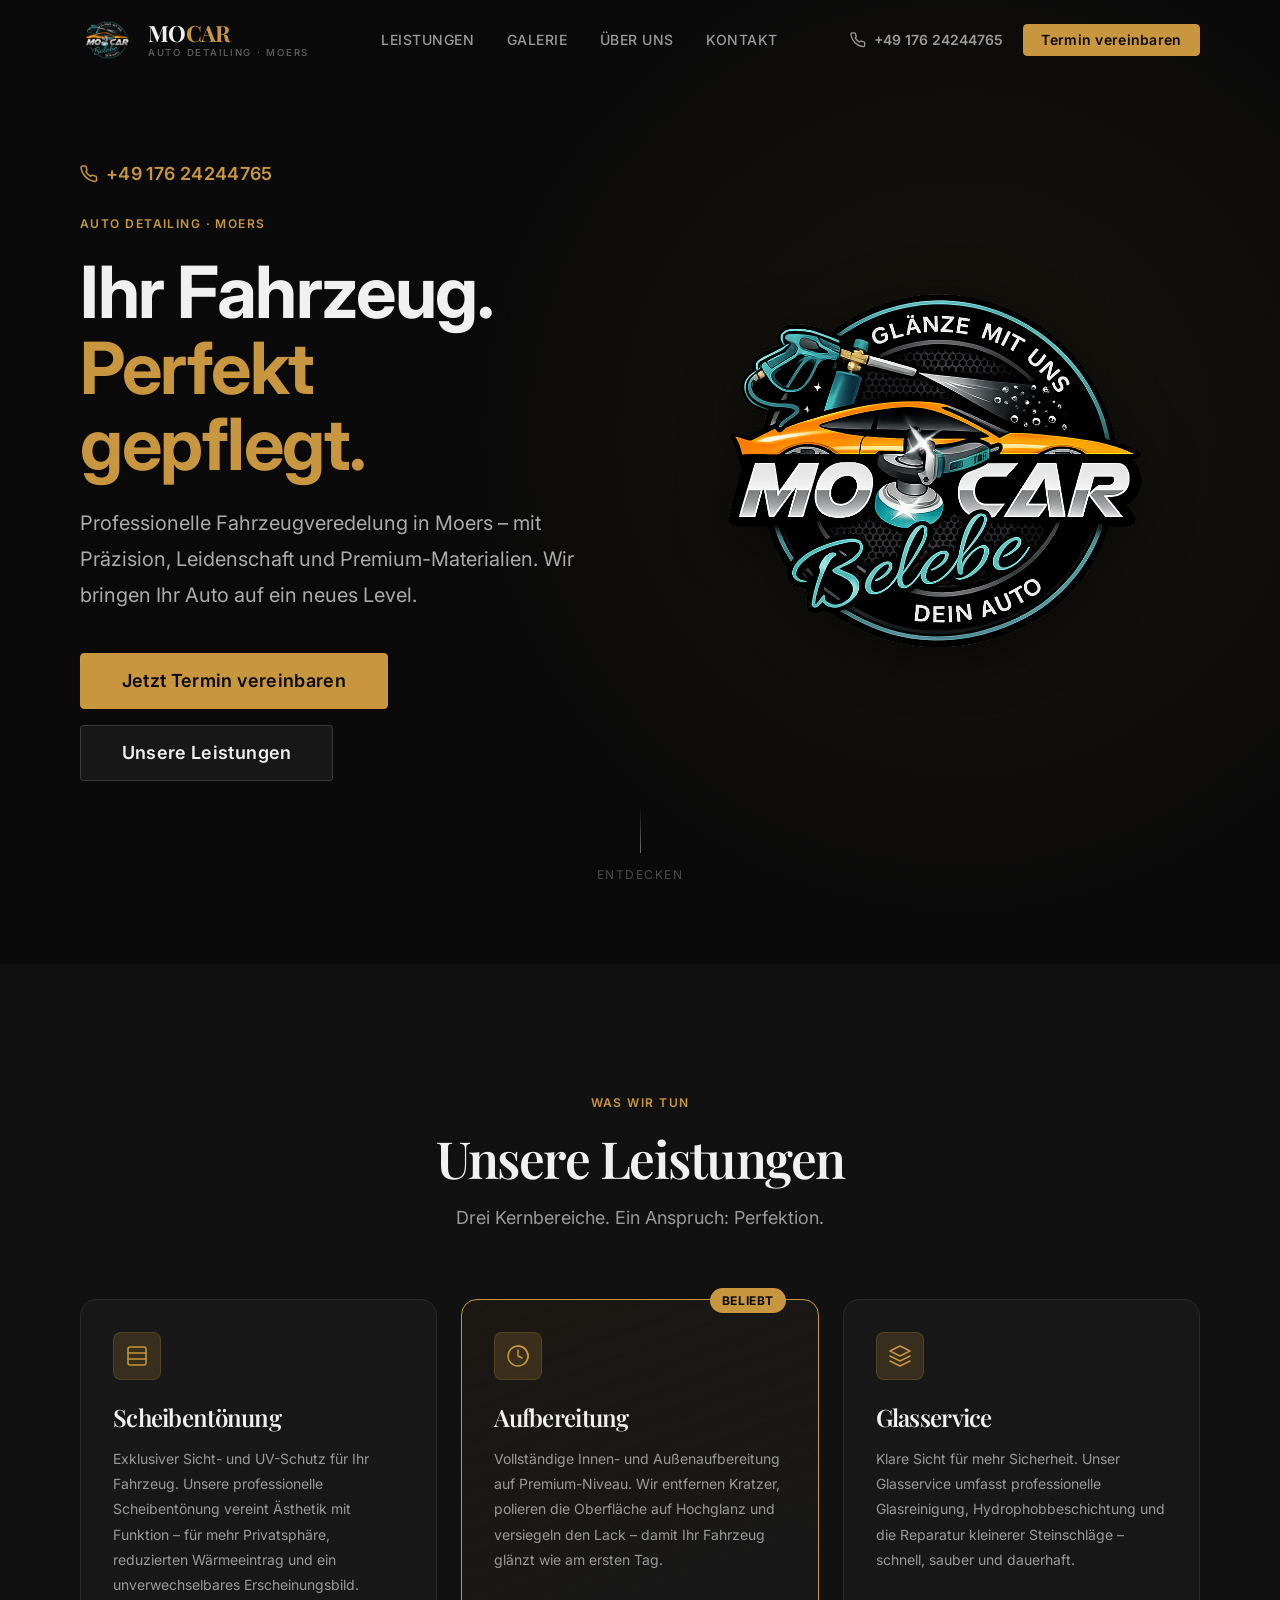
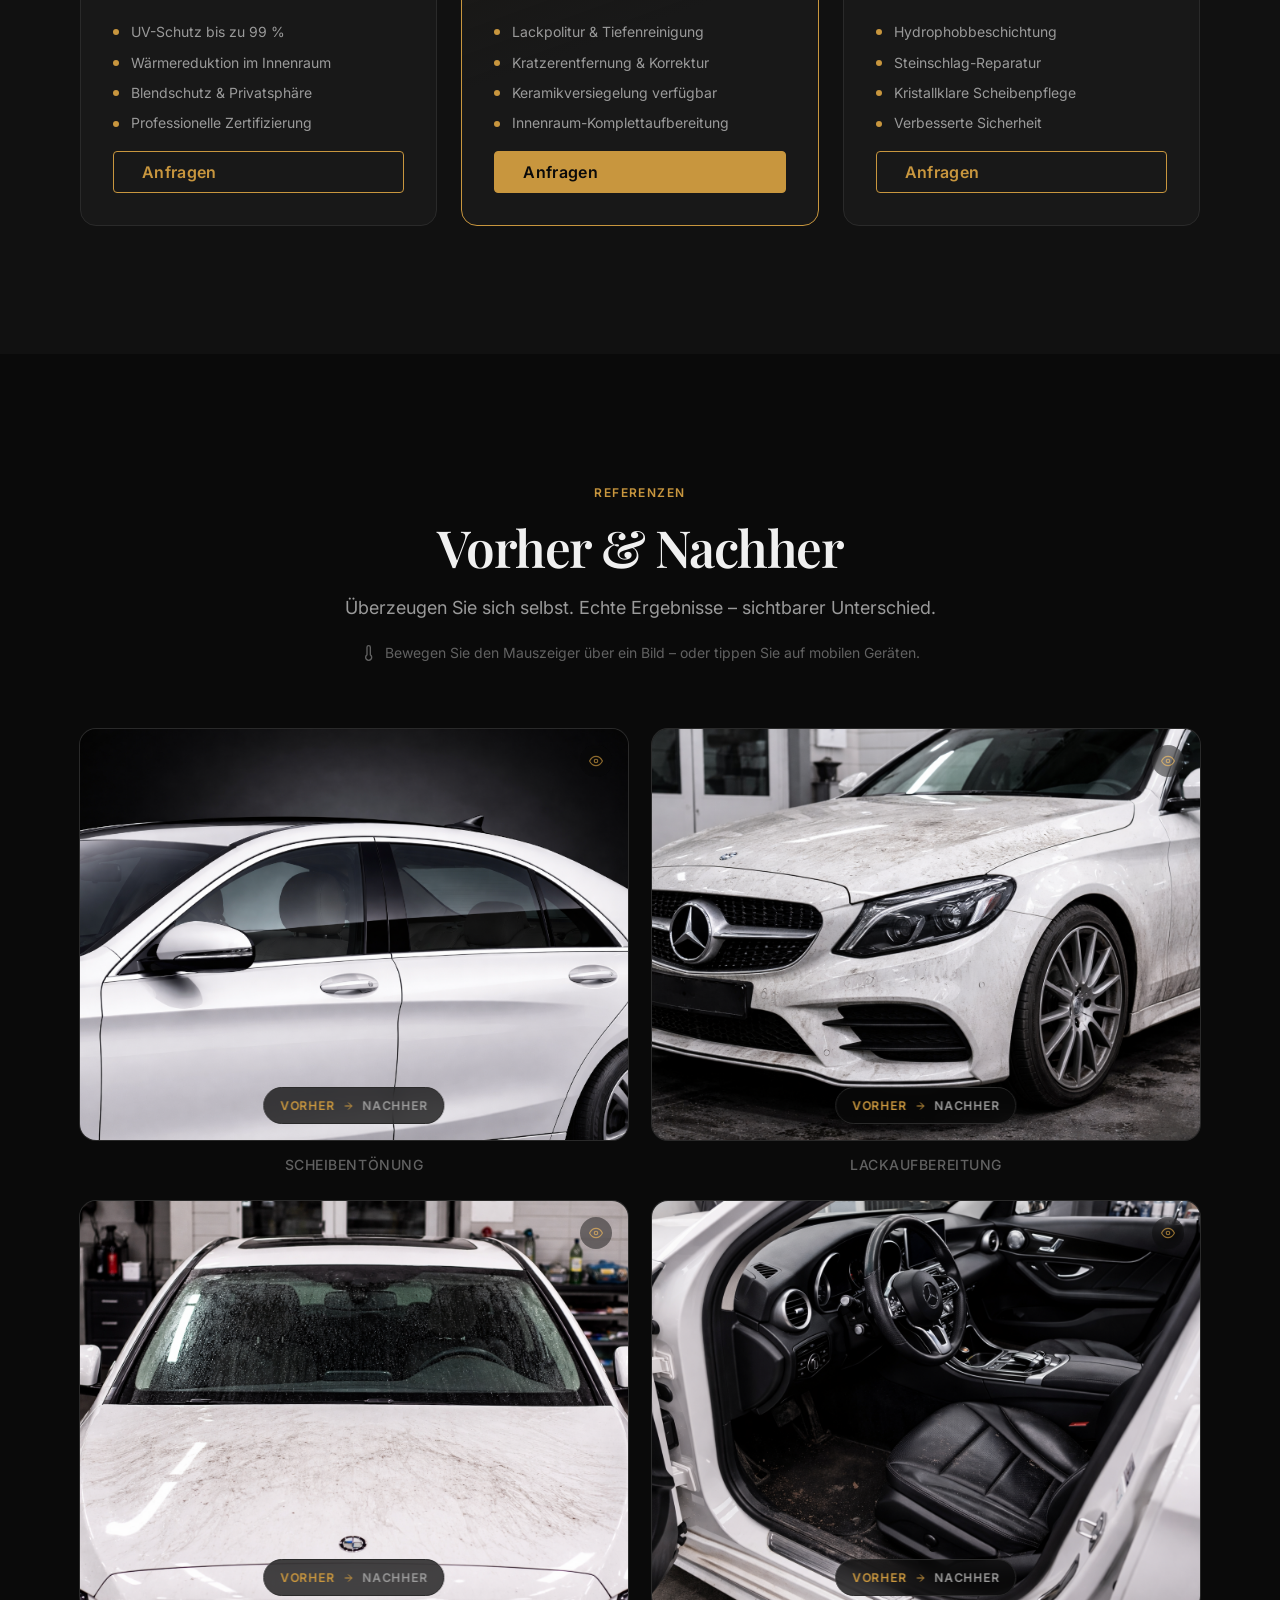
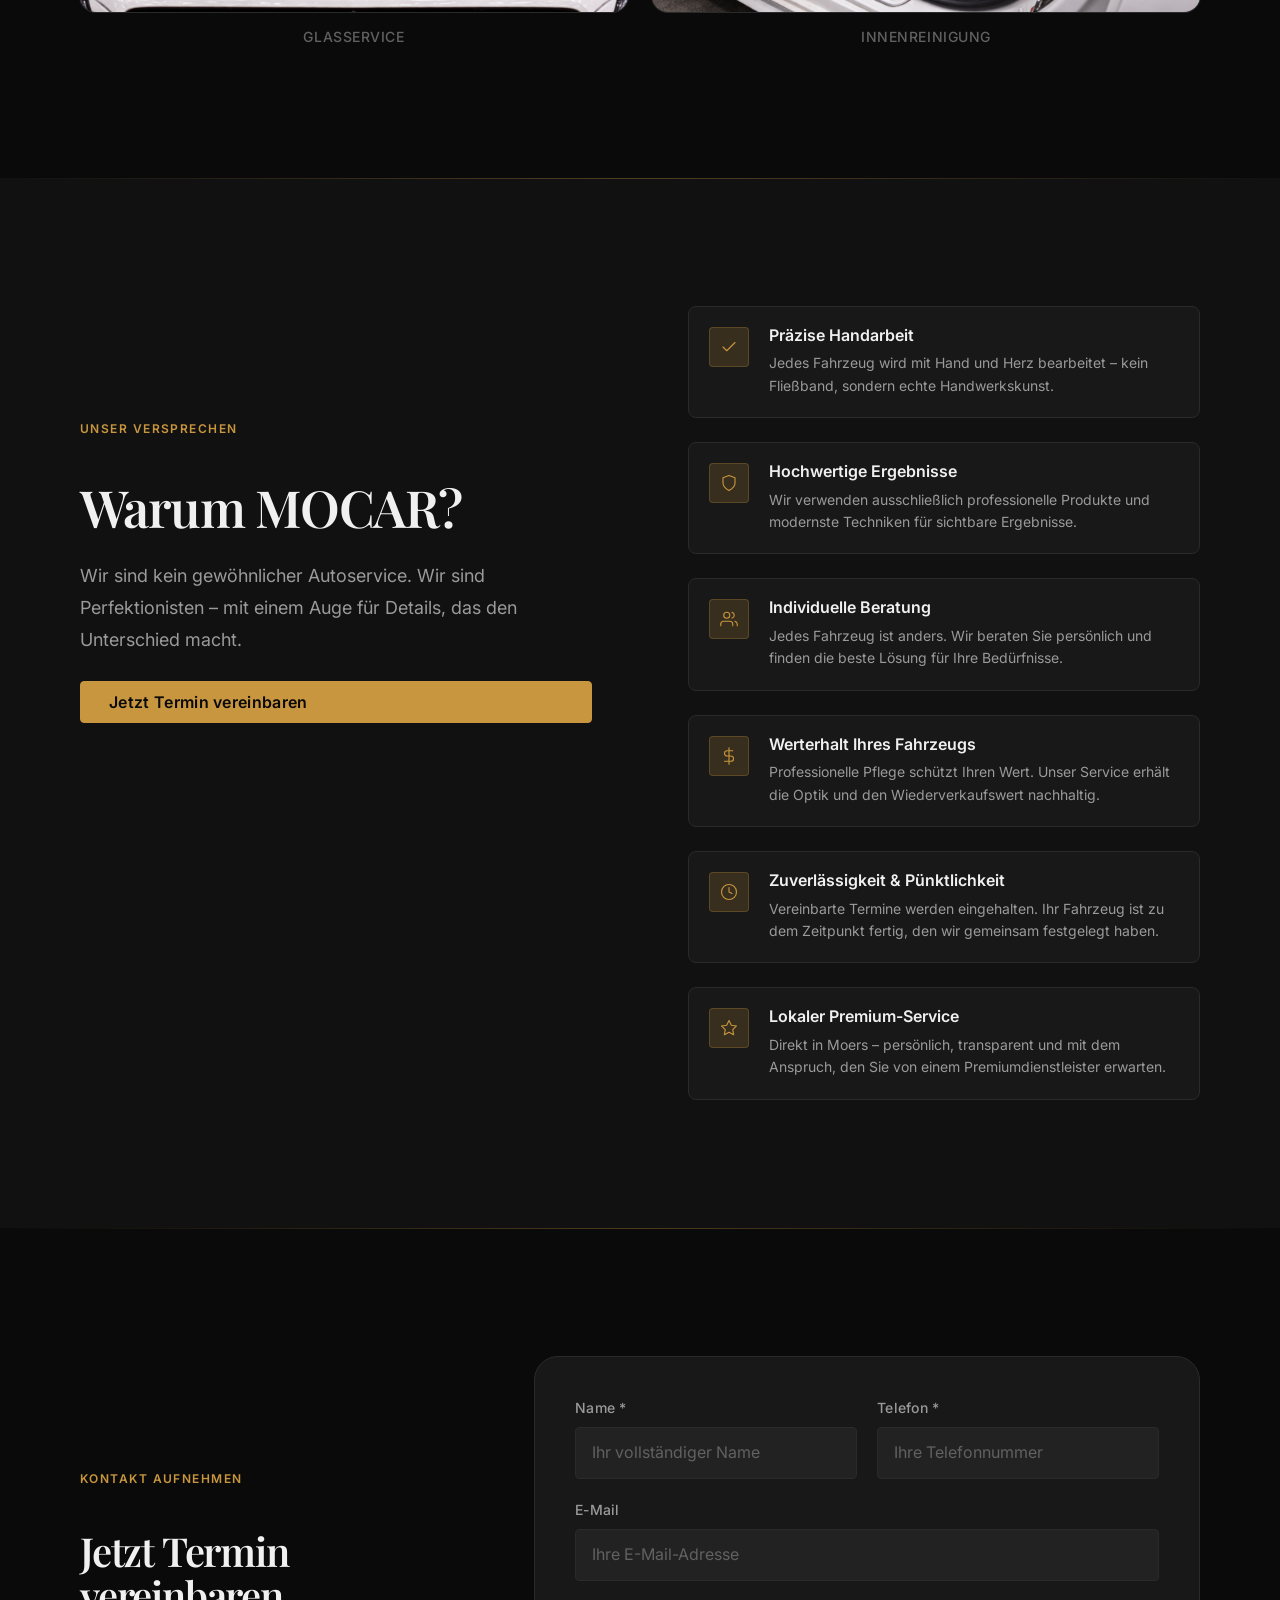
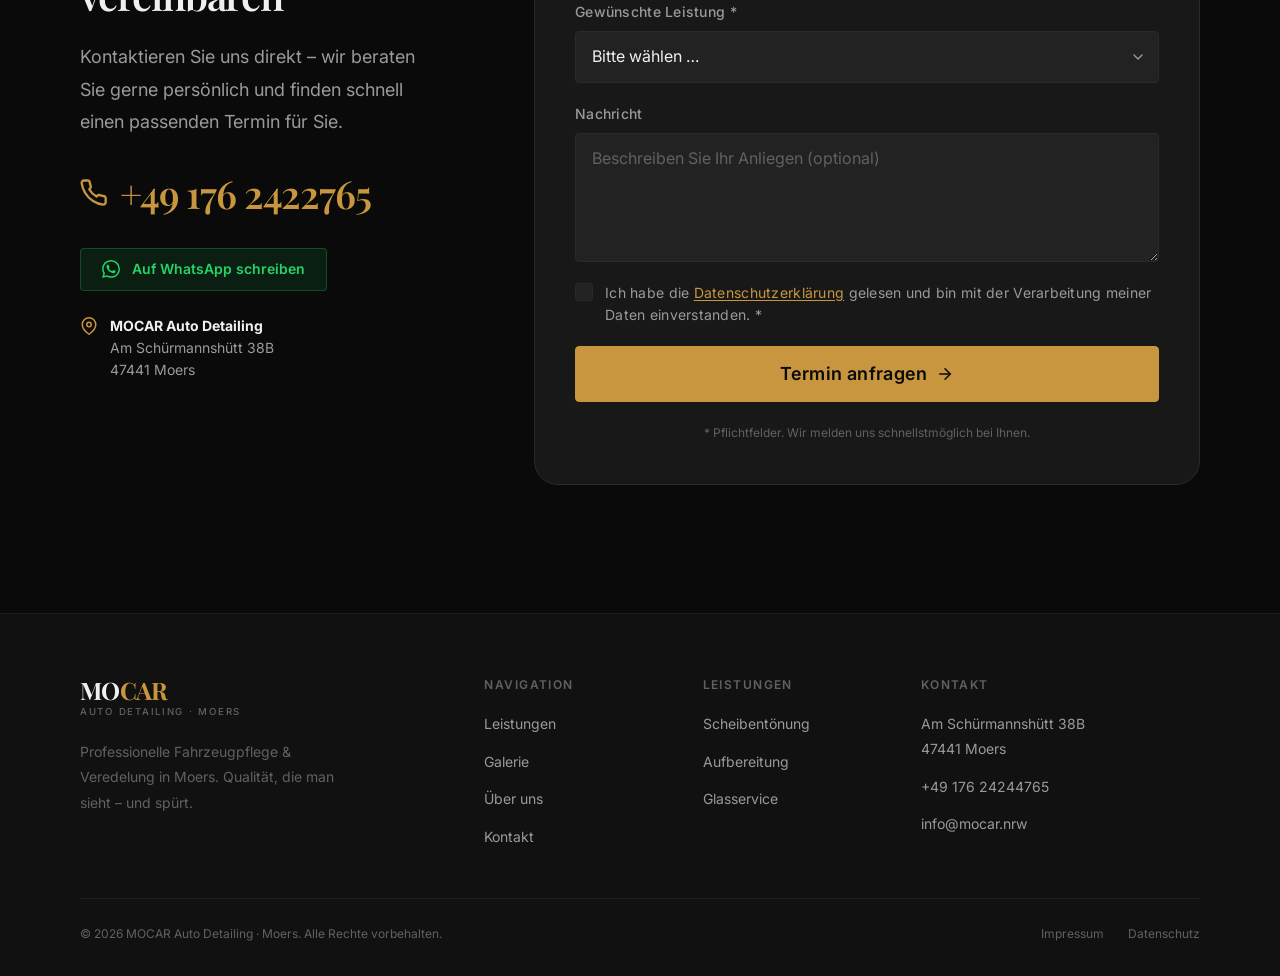
==== commit 0ca2c700: "Add thank you, privacy policy, and imprint pages; update homepage and styles" ====
--- a/index.html
+++ b/index.html
@@ -3,8 +3,8 @@
 <head>
   <meta charset="UTF-8" />
   <meta name="viewport" content="width=device-width, initial-scale=1.0" />
-  <title>Mocars – Auto Detailing & Fahrzeugveredelung in Moers</title>
-  <meta name="description" content="Mocars in Moers – Ihr Spezialist für professionelles Auto Detailing, Scheibentönung, Aufbereitung und Glasservice. Premium-Qualität für Ihr Fahrzeug." />
+  <title>MOCAR – Auto Detailing & Fahrzeugveredelung in Moers</title>
+  <meta name="description" content="MOCAR in Moers – Ihr Spezialist für professionelles Auto Detailing, Scheibentönung, Aufbereitung und Glasservice. Premium-Qualität für Ihr Fahrzeug." />
 
   <!-- Fonts -->
   <link rel="preconnect" href="https://fonts.googleapis.com" />
@@ -21,9 +21,18 @@
     <div class="container header-inner">
 
       <!-- Logo -->
-      <a href="#hero" class="logo" aria-label="Mocars – zur Startseite">
-        <span class="logo-main">Mo<span class="logo-accent">cars</span></span>
-        <span class="logo-tagline">Auto Detailing · Moers</span>
+      <a href="#hero" class="logo logo--image logo--with-text" aria-label="MOCAR – zur Startseite">
+        <img
+          src="images/mocars-darkmode.png"
+          alt="MOCAR Auto Detailing"
+          class="logo-image"
+          loading="eager"
+          decoding="async"
+        />
+        <span class="logo-text-group">
+          <span class="logo-main">MO<span class="logo-accent">CAR</span></span>
+          <span class="logo-tagline">Auto Detailing · Moers</span>
+        </span>
       </a>
 
       <!-- Primary Navigation -->
@@ -38,11 +47,11 @@
 
       <!-- Phone + CTA (desktop) -->
       <div class="header-cta">
-        <a href="tel:+491234567890" class="header-phone" aria-label="Jetzt anrufen: +49 123 456 78 90">
+        <a href="tel:+49 176 24244765" class="header-phone" aria-label="Jetzt anrufen: +49 176 24244765">
           <svg class="icon-phone" xmlns="http://www.w3.org/2000/svg" viewBox="0 0 24 24" fill="none" stroke="currentColor" stroke-width="2" stroke-linecap="round" stroke-linejoin="round" aria-hidden="true" focusable="false">
             <path d="M22 16.92v3a2 2 0 0 1-2.18 2 19.79 19.79 0 0 1-8.63-3.07A19.5 19.5 0 0 1 4.48 12 19.79 19.79 0 0 1 1.41 3.41 2 2 0 0 1 3.4 1.25h3a2 2 0 0 1 2 1.72c.13 1 .38 1.97.74 2.9a2 2 0 0 1-.45 2.11L7.91 8.76a16 16 0 0 0 6.29 6.29l.78-.78a2 2 0 0 1 2.11-.45c.93.36 1.9.61 2.9.74A2 2 0 0 1 22 16.92z"/>
           </svg>
-          +49 123 456 78 90
+          +49 176 24244765
         </a>
         <a href="#kontakt" class="btn btn-primary btn-sm">Termin vereinbaren</a>
       </div>
@@ -63,36 +72,25 @@
         <li><a href="#warum-mocars" class="mobile-nav-link">Über uns</a></li>
         <li><a href="#kontakt" class="mobile-nav-link">Kontakt</a></li>
       </ul>
-      <a href="tel:+491234567890" class="mobile-phone">
+      <a href="tel:+49 176 24244765" class="mobile-phone">
         <svg xmlns="http://www.w3.org/2000/svg" viewBox="0 0 24 24" fill="none" stroke="currentColor" stroke-width="2" stroke-linecap="round" stroke-linejoin="round" aria-hidden="true" focusable="false">
           <path d="M22 16.92v3a2 2 0 0 1-2.18 2 19.79 19.79 0 0 1-8.63-3.07A19.5 19.5 0 0 1 4.48 12 19.79 19.79 0 0 1 1.41 3.41 2 2 0 0 1 3.4 1.25h3a2 2 0 0 1 2 1.72c.13 1 .38 1.97.74 2.9a2 2 0 0 1-.45 2.11L7.91 8.76a16 16 0 0 0 6.29 6.29l.78-.78a2 2 0 0 1 2.11-.45c.93.36 1.9.61 2.9.74A2 2 0 0 1 22 16.92z"/>
         </svg>
-        +49 123 456 78 90
+        +49 176 24244765
       </a>
       <a href="#kontakt" class="btn btn-primary mobile-nav-cta">Termin vereinbaren</a>
     </nav>
   </header>
 
   <!-- ===================== HERO ===================== -->
-  <section class="hero" id="hero" aria-label="Willkommen bei Mocars">
-    <!-- Background image placeholder -->
-    <div class="hero-bg" aria-hidden="true">
-      <div class="hero-overlay"></div>
-      <img
-        src="images/hero-bg.jpg"
-        alt=""
-        class="hero-img"
-        loading="eager"
-      />
-    </div>
-
+  <section class="hero hero-typo-v1" id="hero" aria-label="Willkommen bei MOCAR">
     <div class="container hero-content">
       <!-- Phone (visible in hero) -->
-      <a href="tel:+491234567890" class="hero-phone reveal" aria-label="Jetzt anrufen: +49 123 456 78 90">
+      <a href="tel:+49 176 24244765" class="hero-phone reveal" aria-label="Jetzt anrufen: +49 176 24244765">
         <svg xmlns="http://www.w3.org/2000/svg" viewBox="0 0 24 24" fill="none" stroke="currentColor" stroke-width="2" stroke-linecap="round" stroke-linejoin="round" aria-hidden="true" focusable="false">
           <path d="M22 16.92v3a2 2 0 0 1-2.18 2 19.79 19.79 0 0 1-8.63-3.07A19.5 19.5 0 0 1 4.48 12 19.79 19.79 0 0 1 1.41 3.41 2 2 0 0 1 3.4 1.25h3a2 2 0 0 1 2 1.72c.13 1 .38 1.97.74 2.9a2 2 0 0 1-.45 2.11L7.91 8.76a16 16 0 0 0 6.29 6.29l.78-.78a2 2 0 0 1 2.11-.45c.93.36 1.9.61 2.9.74A2 2 0 0 1 22 16.92z"/>
         </svg>
-        +49 123 456 78 90
+        +49 176 24244765
       </a>
 
       <div class="hero-text">
@@ -110,6 +108,16 @@
           <a href="#kontakt" class="btn btn-primary btn-lg">Jetzt Termin vereinbaren</a>
           <a href="#leistungen" class="btn btn-ghost btn-lg">Unsere Leistungen</a>
         </div>
+      </div>
+
+      <div class="hero-media reveal" aria-hidden="true">
+        <img
+          src="images/mocars-darkmode.png"
+          alt=""
+          class="hero-logo"
+          loading="eager"
+          decoding="async"
+        />
       </div>
 
       <!-- Scroll indicator -->
@@ -242,13 +250,13 @@
         <div class="gallery-item reveal" role="img" aria-label="Vorher-Nachher: Scheibentönung">
           <div class="gallery-media">
             <img
-              src="images/gallery-toenung-before.jpg"
+              src="images/scheibentoenung_vorher.png"
               alt="Fahrzeugscheibe vor der Tönung – ohne Schutz"
               class="gallery-img gallery-img--before"
               loading="lazy"
             />
             <img
-              src="images/gallery-toenung-after.jpg"
+              src="images/scheibentoenung_nachher.png"
               alt="Fahrzeugscheibe nach der professionellen Tönung – eleganter dunkler Effekt"
               class="gallery-img gallery-img--after"
               loading="lazy"
@@ -276,13 +284,13 @@
         <div class="gallery-item reveal" role="img" aria-label="Vorher-Nachher: Lackaufbereitung">
           <div class="gallery-media">
             <img
-              src="images/gallery-lack-before.jpg"
+              src="images/lackaufbereitung_vorher.png"
               alt="Fahrzeuglack vor der Aufbereitung – matt und verkratzt"
               class="gallery-img gallery-img--before"
               loading="lazy"
             />
             <img
-              src="images/gallery-lack-after.jpg"
+              src="images/lackaufbereitung_nachher.png"
               alt="Fahrzeuglack nach der Politur – glänzend und makellos"
               class="gallery-img gallery-img--after"
               loading="lazy"
@@ -310,13 +318,13 @@
         <div class="gallery-item reveal" role="img" aria-label="Vorher-Nachher: Glasservice">
           <div class="gallery-media">
             <img
-              src="images/gallery-glas-before.jpg"
+              src="images/glasservice_vorher.png"
               alt="Fahrzeugscheibe vor dem Glasservice – verschmutzt und stark beschlagen"
               class="gallery-img gallery-img--before"
               loading="lazy"
             />
             <img
-              src="images/gallery-glas-after.jpg"
+              src="images/glasservice_nachher.png"
               alt="Fahrzeugscheibe nach dem Glasservice – kristallklar und hydrophob beschichtet"
               class="gallery-img gallery-img--after"
               loading="lazy"
@@ -344,13 +352,13 @@
         <div class="gallery-item reveal" role="img" aria-label="Vorher-Nachher: Innenreinigung">
           <div class="gallery-media">
             <img
-              src="images/gallery-innen-before.jpg"
+              src="images/innenreinigung_vorher.png"
               alt="Fahrzeuginnenraum vor der Aufbereitung – verschmutzt"
               class="gallery-img gallery-img--before"
               loading="lazy"
             />
             <img
-              src="images/gallery-innen-after.jpg"
+              src="images/innenreinigung_nachher.png"
               alt="Fahrzeuginnenraum nach der Innenreinigung – makellos sauber"
               class="gallery-img gallery-img--after"
               loading="lazy"
@@ -378,13 +386,13 @@
     </div>
   </section>
 
-  <!-- ===================== WARUM MOCARS ===================== -->
+  <!-- ===================== WARUM MOCAR ===================== -->
   <section class="section why-mocars" id="warum-mocars" aria-labelledby="why-heading">
     <div class="container">
       <div class="why-inner">
         <div class="why-text reveal">
           <p class="section-eyebrow">Unser Versprechen</p>
-          <h2 id="why-heading">Warum Mocars?</h2>
+          <h2 id="why-heading">Warum MOCAR?</h2>
           <p class="why-intro">
             Wir sind kein gewöhnlicher Autoservice. Wir sind Perfektionisten –
             mit einem Auge für Details, das den Unterschied macht.
@@ -483,16 +491,16 @@
             und finden schnell einen passenden Termin für Sie.
           </p>
 
-          <a href="tel:+491234567890" class="contact-phone" aria-label="Jetzt anrufen: +49 123 456 78 90">
+          <a href="tel:+49 176 24244765" class="contact-phone" aria-label="Jetzt anrufen: +49 176 24244765">
             <svg xmlns="http://www.w3.org/2000/svg" viewBox="0 0 24 24" fill="none" stroke="currentColor" stroke-width="2" stroke-linecap="round" stroke-linejoin="round" aria-hidden="true" focusable="false">
               <path d="M22 16.92v3a2 2 0 0 1-2.18 2 19.79 19.79 0 0 1-8.63-3.07A19.5 19.5 0 0 1 4.48 12 19.79 19.79 0 0 1 1.41 3.41 2 2 0 0 1 3.4 1.25h3a2 2 0 0 1 2 1.72c.13 1 .38 1.97.74 2.9a2 2 0 0 1-.45 2.11L7.91 8.76a16 16 0 0 0 6.29 6.29l.78-.78a2 2 0 0 1 2.11-.45c.93.36 1.9.61 2.9.74A2 2 0 0 1 22 16.92z"/>
             </svg>
-            +49 123 456 78 90
+            +49 176 2422765
           </a>
 
           <!-- WhatsApp CTA -->
           <a
-            href="https://wa.me/491234567890"
+            href="https://wa.me/4917624244765"
             class="contact-whatsapp"
             target="_blank"
             rel="noopener noreferrer"
@@ -510,8 +518,8 @@
               <circle cx="12" cy="10" r="3"/>
             </svg>
             <div>
-              <strong>Mocars Auto Detailing</strong><br />
-              Musterstraße 1<br />
+              <strong>MOCAR Auto Detailing</strong><br />
+              Am Schürmannshütt 38B<br />
               47441 Moers
             </div>
           </div>
@@ -519,7 +527,11 @@
 
         <!-- Contact Form -->
         <div class="contact-form-wrap reveal">
-          <form class="contact-form" id="contact-form" novalidate aria-label="Terminanfrage">
+          <form class="contact-form" id="contact-form" action="https://formsubmit.co/info@mocar.nrw" method="POST" aria-label="Terminanfrage">
+            <input type="hidden" name="_subject" value="Neue Terminanfrage (MOCAR Website)" />
+            <input type="hidden" name="_template" value="table" />
+            <input type="hidden" name="_captcha" value="false" />
+            <input type="hidden" name="_next" value="https://mocar.nrw/danke.html" />
             <div class="form-row">
               <div class="form-group">
                 <label for="form-name">Name *</label>
@@ -585,7 +597,7 @@
                 <span class="checkbox-custom" aria-hidden="true"></span>
                 <span>
                   Ich habe die
-                  <a href="#footer" class="form-link">Datenschutzerklärung</a>
+                  <a href="./datenschutz.html" class="form-link">Datenschutzerklärung</a>
                   gelesen und bin mit der Verarbeitung meiner Daten einverstanden. *
                 </span>
               </label>
@@ -617,8 +629,8 @@
 
         <!-- Brand -->
         <div class="footer-brand">
-          <a href="#hero" class="logo" aria-label="Mocars – zur Startseite">
-            <span class="logo-main">Mo<span class="logo-accent">cars</span></span>
+          <a href="#hero" class="logo" aria-label="MOCAR – zur Startseite">
+            <span class="logo-main">MO<span class="logo-accent">CAR</span></span>
             <span class="logo-tagline">Auto Detailing · Moers</span>
           </a>
           <p class="footer-brand-text">
@@ -652,12 +664,12 @@
         <div class="footer-contact">
           <h4>Kontakt</h4>
           <address>
-            <p>Musterstraße 1<br />47441 Moers</p>
+            <p>Am Schürmannshütt 38B<br />47441 Moers</p>
             <p>
-              <a href="tel:+491234567890">+49 123 456 78 90</a>
+              <a href="tel:+49 176 24244765">+49 176 24244765</a>
             </p>
             <p>
-              <a href="mailto:info@mocars-moers.de">info@mocars-moers.de</a>
+              <a href="mailto:info@mocar.nrw">info@mocar.nrw</a>
             </p>
           </address>
         </div>
@@ -666,11 +678,11 @@
 
       <div class="footer-bottom">
         <p class="footer-copy">
-          &copy; <span id="footer-year">2024</span> Mocars Auto Detailing · Moers. Alle Rechte vorbehalten.
+          &copy; <span id="footer-year">2024</span> MOCAR Auto Detailing · Moers. Alle Rechte vorbehalten.
         </p>
         <nav class="footer-legal" aria-label="Rechtliche Links">
-          <a href="#">Impressum</a>
-          <a href="#">Datenschutz</a>
+          <a href="./impressum.html">Impressum</a>
+          <a href="./datenschutz.html">Datenschutz</a>
         </nav>
       </div>
     </div>
--- a/css/styles.css
+++ b/css/styles.css
@@ -1,5 +1,5 @@
 /* ============================================================
-   Mocars – Auto Detailing Moers
+   MOCAR – Auto Detailing Moers
    styles.css  |  Premium Dark Theme
    ============================================================ */
 
@@ -370,6 +370,37 @@
   margin-top: 2px;
 }
 
+/* Header image logo */
+.logo--image {
+  justify-content: center;
+}
+
+.site-header .logo--with-text {
+  flex-direction: row;
+  align-items: center;
+  gap: var(--space-3);
+}
+
+.site-header .logo-text-group {
+  display: flex;
+  flex-direction: column;
+  line-height: 1;
+}
+
+.site-header .logo-main {
+  font-size: 1.4rem;
+}
+
+.site-header .logo-tagline {
+  margin-top: 4px;
+}
+
+.logo-image {
+  height: 56px;
+  width: auto;
+  object-fit: contain;
+}
+
 /* Main Nav */
 .main-nav {
   flex: 1;
@@ -525,60 +556,62 @@
    7. HERO
    ---------------------------------------------------------- */
 .hero {
+  /* Schnell testbare Typo-Varianten ueber .hero-typo-v1/v2/v3 */
+  --hero-headline-font: var(--font-body);
+  --hero-headline-weight: var(--fw-bold);
+  --hero-headline-line-height: 1.05;
+  --hero-headline-letter-spacing: -0.02em;
+  --hero-eyebrow-letter-spacing: var(--ls-wider);
+
   position: relative;
   min-height: 100svh;
   display: flex;
   align-items: center;
   overflow: hidden;
   padding-top: var(--header-height);
-}
-
-.hero-bg {
-  position: absolute;
-  inset: 0;
-  z-index: 0;
-}
-
-.hero-img {
-  width: 100%;
-  height: 100%;
-  object-fit: cover;
-  object-position: center;
-  /* Show a dark gradient background if image doesn't load */
-  background: linear-gradient(135deg, #1a1a1a 0%, #0a0a0a 100%);
-}
-
-/* Fallback gradient when no hero image is present */
-.hero-bg::before {
-  content: '';
-  position: absolute;
-  inset: 0;
-  background: linear-gradient(135deg, #1c1208 0%, #0a0a0a 60%, #0d1015 100%);
-  z-index: 0;
-}
-
-.hero-overlay {
-  position: absolute;
-  inset: 0;
-  background: linear-gradient(
-    to bottom,
-    rgba(10, 10, 10, 0.55) 0%,
-    rgba(10, 10, 10, 0.45) 40%,
-    rgba(10, 10, 10, 0.85) 100%
-  );
-  z-index: 1;
+  background: radial-gradient(circle at 75% 45%, rgba(200, 150, 62, 0.08) 0%, rgba(10, 10, 10, 0) 45%);
+}
+
+/* Variante 1: Sportlich/clean (aktuell aktiv) */
+.hero.hero-typo-v1 {
+  --hero-headline-font: var(--font-body);
+  --hero-headline-weight: var(--fw-bold);
+  --hero-headline-line-height: 1.05;
+  --hero-headline-letter-spacing: -0.02em;
+  --hero-eyebrow-letter-spacing: var(--ls-wider);
+}
+
+/* Variante 2: Premium/elegant */
+.hero.hero-typo-v2 {
+  --hero-headline-font: var(--font-display);
+  --hero-headline-weight: var(--fw-semibold);
+  --hero-headline-line-height: 1.08;
+  --hero-headline-letter-spacing: -0.015em;
+  --hero-eyebrow-letter-spacing: 0.16em;
+}
+
+/* Variante 3: Modern/markant */
+.hero.hero-typo-v3 {
+  --hero-headline-font: var(--font-body);
+  --hero-headline-weight: var(--fw-semibold);
+  --hero-headline-line-height: 1.02;
+  --hero-headline-letter-spacing: -0.035em;
+  --hero-eyebrow-letter-spacing: 0.2em;
 }
 
 .hero-content {
   position: relative;
-  z-index: 2;
-  display: flex;
-  flex-direction: column;
-  gap: var(--space-8);
+  z-index: 1;
+  display: grid;
+  grid-template-columns: minmax(0, 1fr) minmax(320px, 520px);
+  align-items: center;
+  column-gap: clamp(var(--space-8), 6vw, var(--space-20));
+  row-gap: var(--space-6);
   padding-block: var(--space-20);
 }
 
 .hero-phone {
+  grid-column: 1;
   display: inline-flex;
   align-items: center;
   gap: var(--space-2);
@@ -593,23 +626,40 @@
 .hero-phone:hover { opacity: 0.8; }
 
 .hero-text {
+  grid-column: 1;
   max-width: 720px;
+}
+
+.hero-media {
+  grid-column: 2;
+  grid-row: 1 / span 2;
+  align-self: center;
+  justify-self: end;
+  width: min(100%, 520px);
+}
+
+.hero-logo {
+  width: 100%;
+  height: auto;
+  object-fit: contain;
+  filter: drop-shadow(0 10px 26px rgba(0, 0, 0, 0.5));
 }
 
 .hero-eyebrow {
   font-size: var(--fs-xs);
   font-weight: var(--fw-semibold);
-  letter-spacing: var(--ls-wider);
+  letter-spacing: var(--hero-eyebrow-letter-spacing);
   text-transform: uppercase;
   color: var(--color-accent);
   margin-bottom: var(--space-5);
 }
 
 .hero-headline {
+  font-family: var(--hero-headline-font);
   font-size: clamp(var(--fs-3xl), 7vw, var(--fs-5xl));
-  font-weight: var(--fw-bold);
-  line-height: var(--lh-tight);
-  letter-spacing: var(--ls-tight);
+  font-weight: var(--hero-headline-weight);
+  line-height: var(--hero-headline-line-height);
+  letter-spacing: var(--hero-headline-letter-spacing);
   color: var(--color-text-primary);
   margin-bottom: var(--space-6);
 }
@@ -630,6 +680,7 @@
 
 /* Scroll indicator */
 .scroll-indicator {
+  grid-column: 1 / -1;
   display: flex;
   flex-direction: column;
   align-items: center;
@@ -887,8 +938,25 @@
   stroke: var(--color-accent);
 }
 
-.badge-before { color: var(--color-text-secondary); }
-.badge-after  { color: var(--color-accent); }
+/* Default: "Vorher" highlighted, "Nachher" dimmed */
+.badge-before {
+  color: var(--color-accent);
+  transition: color var(--transition-normal);
+}
+.badge-after {
+  color: var(--color-text-secondary);
+  transition: color var(--transition-normal);
+}
+
+/* Hover / active: "Nachher" highlighted, "Vorher" dimmed */
+.gallery-media:hover .badge-before,
+.gallery-item.is-after .badge-before {
+  color: var(--color-text-secondary);
+}
+.gallery-media:hover .badge-after,
+.gallery-item.is-after .badge-after {
+  color: var(--color-accent);
+}
 
 /* Hint icon (eye) */
 .gallery-hint-icon {
@@ -1535,7 +1603,37 @@
     display: flex;
   }
 
+  .logo-image {
+    height: 48px;
+  }
+
+  .site-header .logo-main {
+    font-size: 1.15rem;
+  }
+
+  .site-header .logo-tagline {
+    display: none;
+  }
+
   /* Hero */
+  .hero-content {
+    grid-template-columns: 1fr;
+    gap: var(--space-8);
+  }
+
+  .hero-phone,
+  .hero-text,
+  .hero-media {
+    grid-column: 1;
+    grid-row: auto;
+  }
+
+  .hero-media {
+    order: 3;
+    justify-self: center;
+    width: min(88vw, 420px);
+  }
+
   .hero-actions {
     flex-direction: column;
     align-items: flex-start;
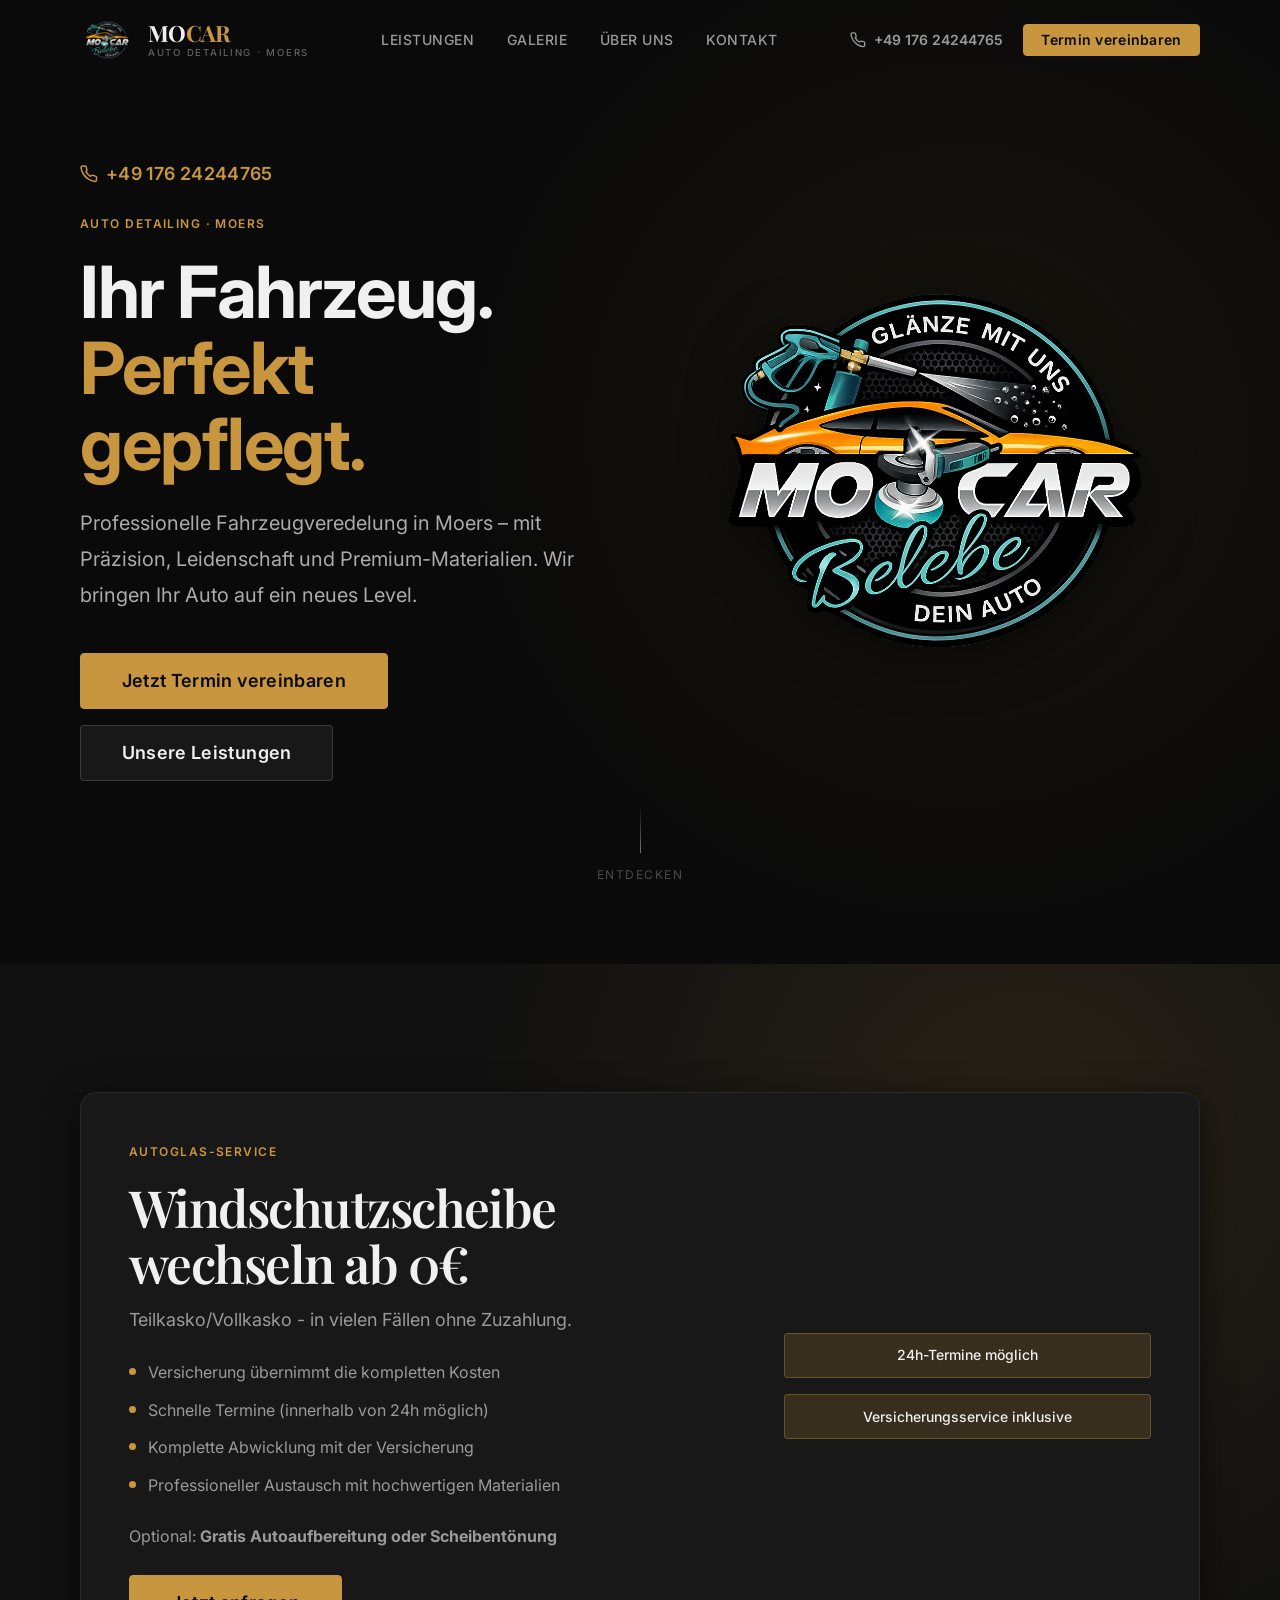
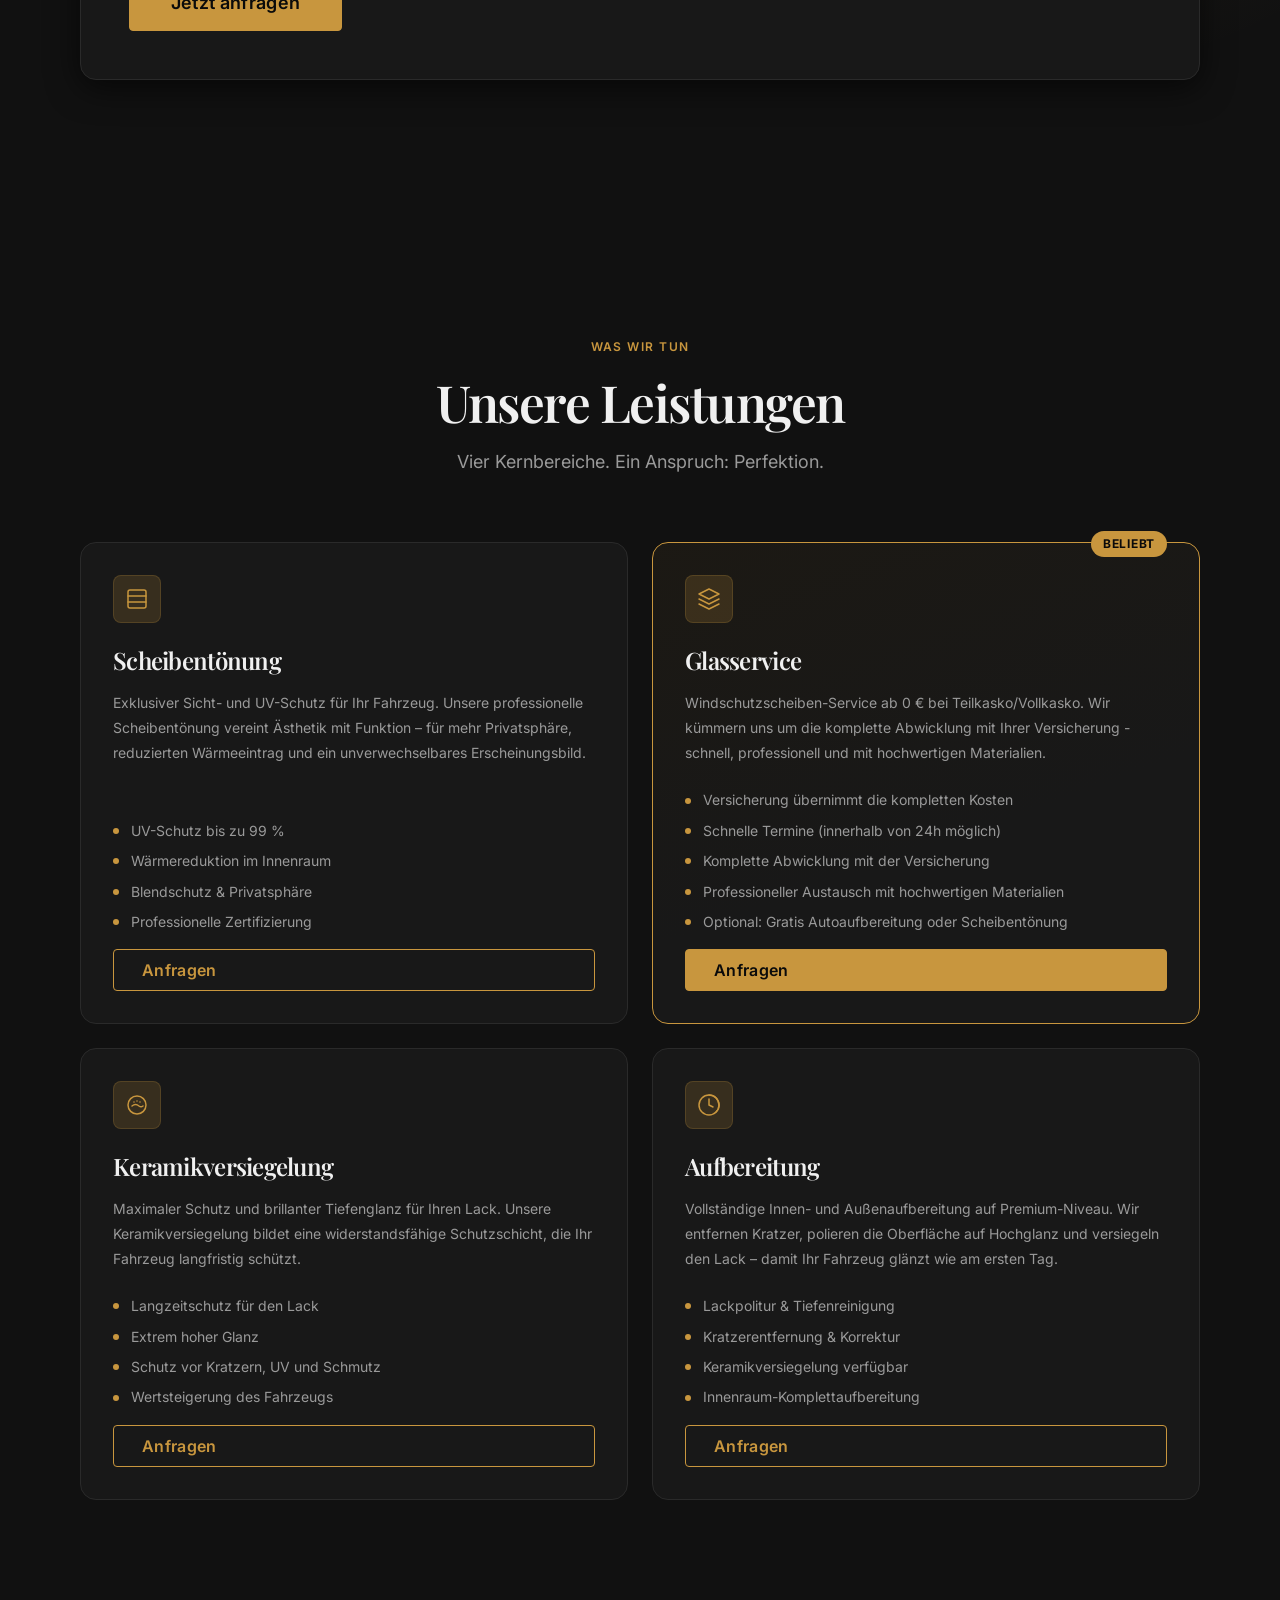
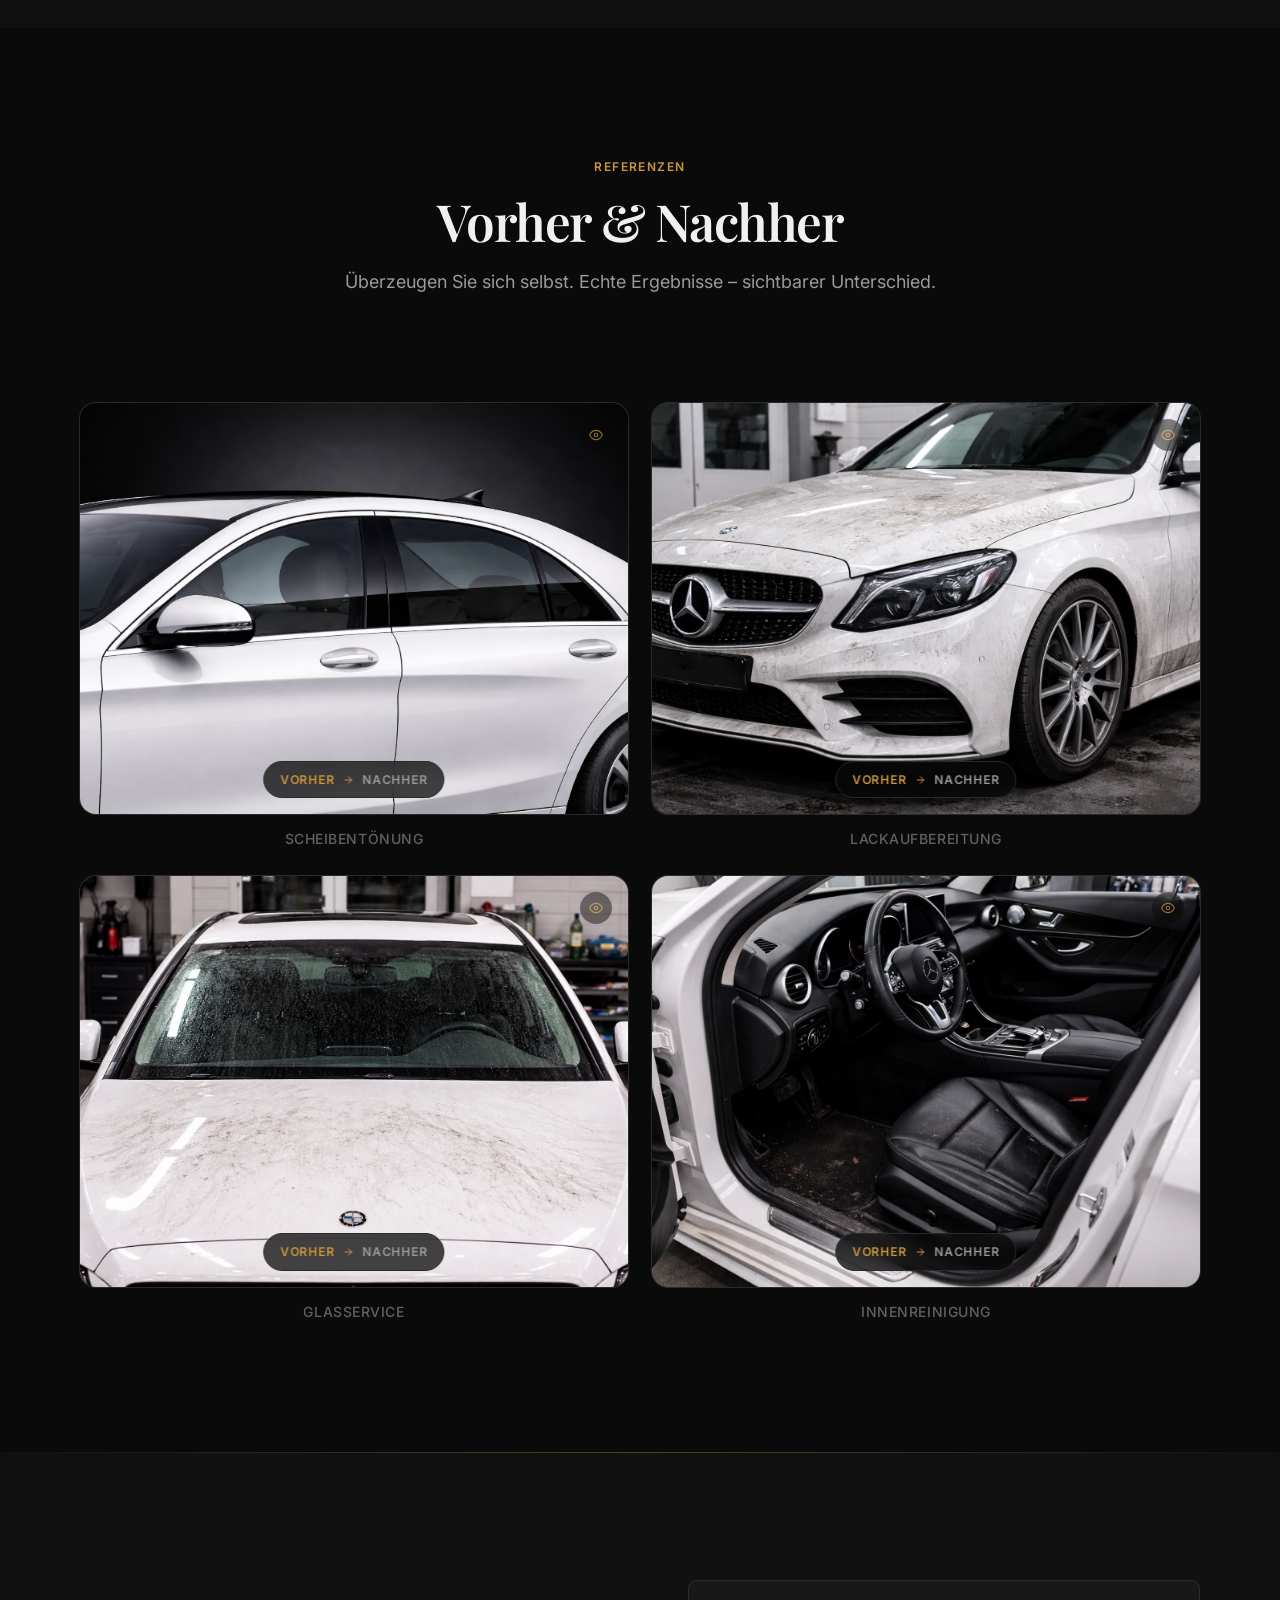
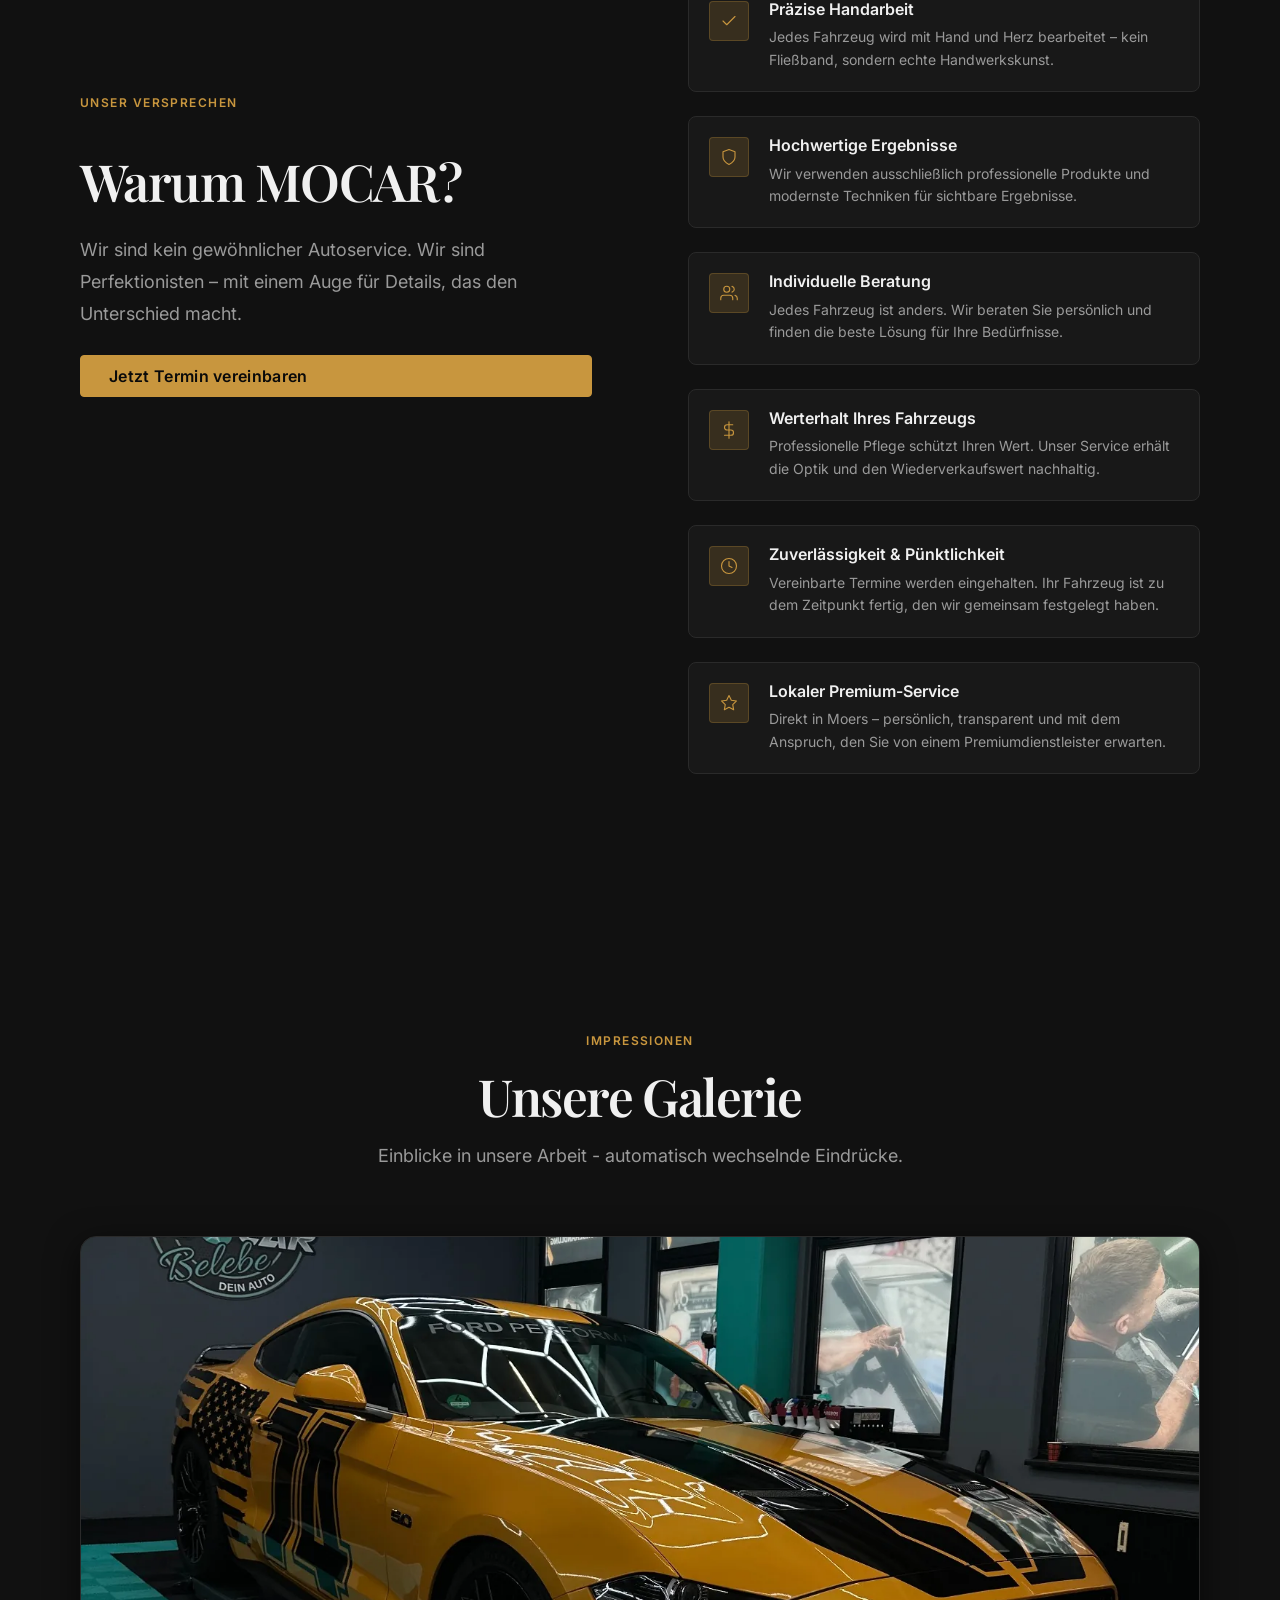
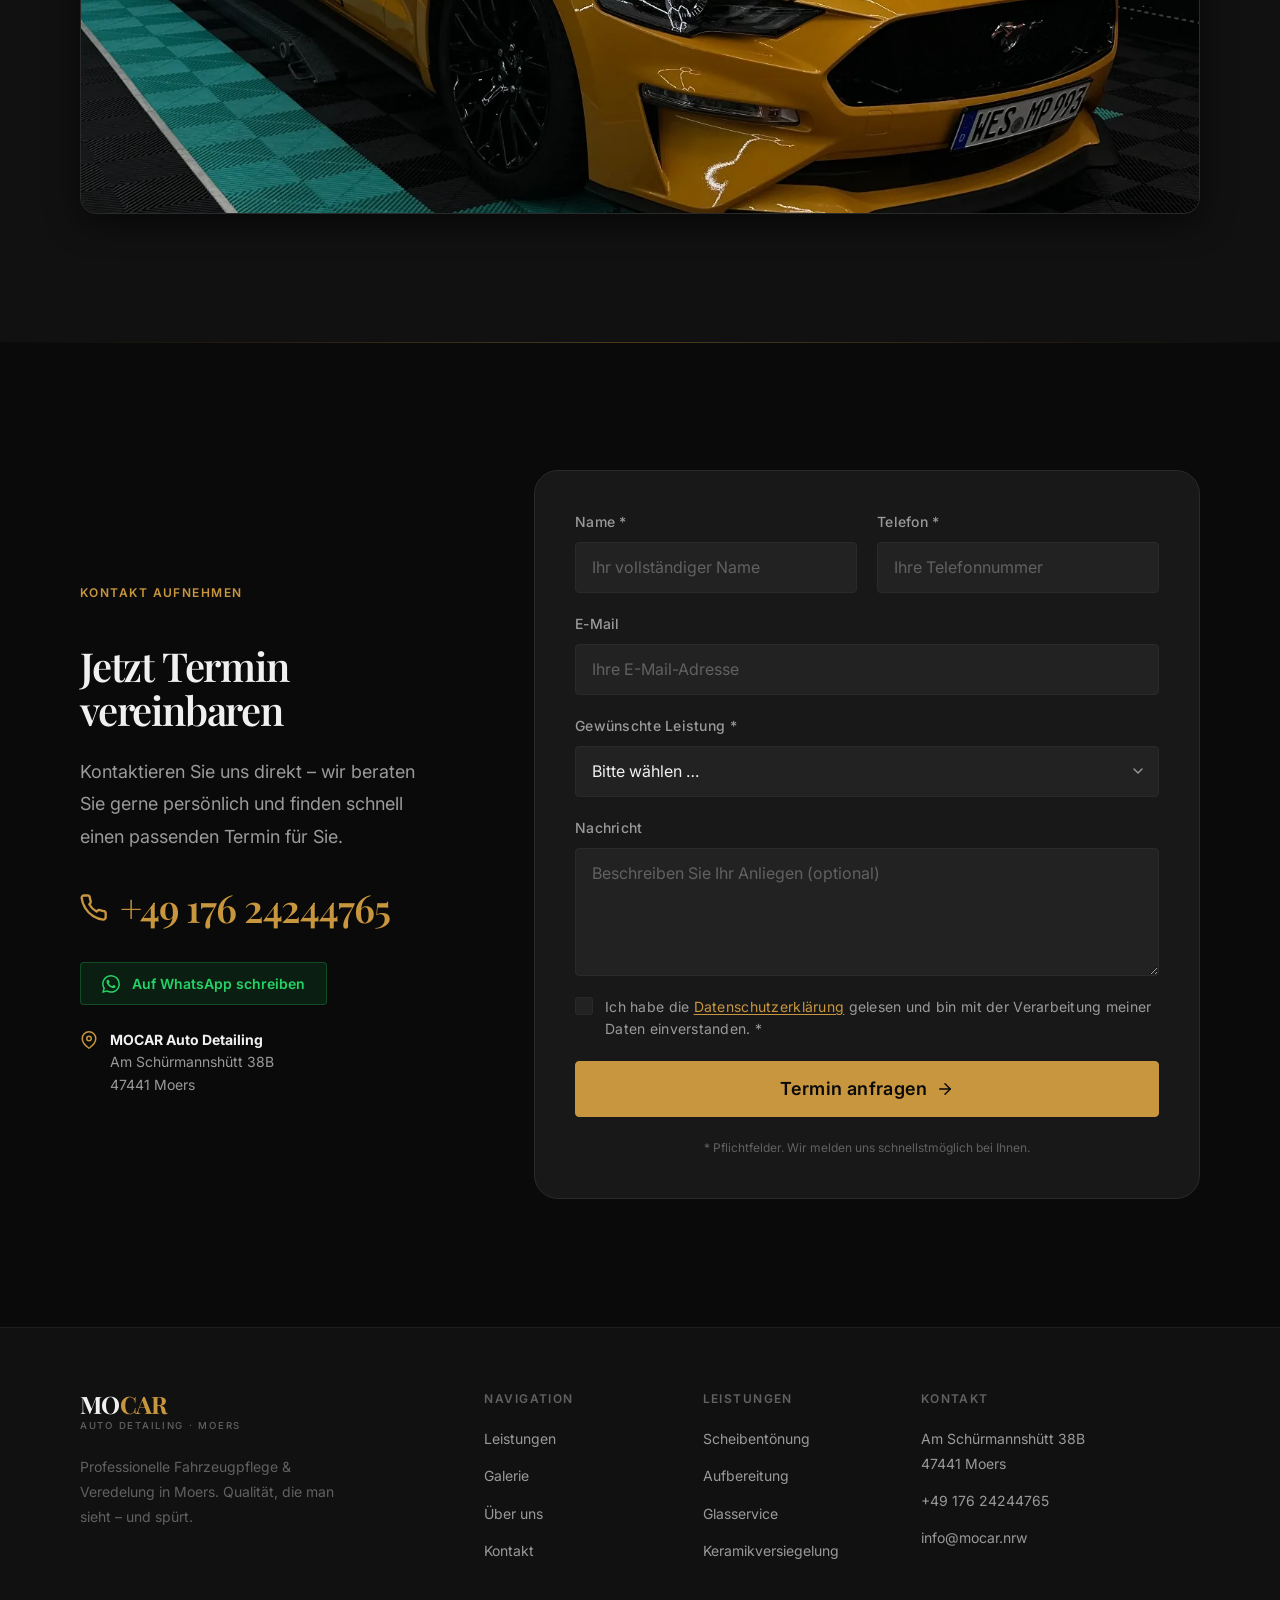
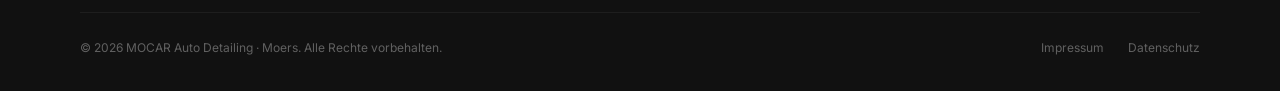
==== commit 166086b1: "Update legal pages and add auto gallery section; enhance styles and scripts" ====
--- a/index.html
+++ b/index.html
@@ -128,6 +128,37 @@
     </div>
   </section>
 
+  <!-- ===================== AUTOSGLAS / WINDSCHUTZSCHEIBE ===================== -->
+  <section class="section autoglas-highlight" id="autoglas" aria-labelledby="autoglas-heading">
+    <div class="container">
+      <div class="autoglas-card reveal">
+        <div class="autoglas-content">
+          <p class="section-eyebrow">Autoglas-Service</p>
+          <h2 id="autoglas-heading">Windschutzscheibe wechseln ab 0€</h2>
+          <p class="autoglas-subtitle">Teilkasko/Vollkasko - in vielen Fällen ohne Zuzahlung.</p>
+
+          <ul class="autoglas-benefits" aria-label="Vorteile Autoglas-Service">
+            <li>Versicherung übernimmt die kompletten Kosten</li>
+            <li>Schnelle Termine (innerhalb von 24h möglich)</li>
+            <li>Komplette Abwicklung mit der Versicherung</li>
+            <li>Professioneller Austausch mit hochwertigen Materialien</li>
+          </ul>
+
+          <p class="autoglas-bonus">
+            Optional: <strong>Gratis Autoaufbereitung oder Scheibentönung</strong>
+          </p>
+
+          <a href="#kontakt" class="btn btn-primary btn-lg">Jetzt anfragen</a>
+        </div>
+
+        <div class="autoglas-meta" aria-hidden="true">
+          <span class="autoglas-meta-chip">24h-Termine möglich</span>
+          <span class="autoglas-meta-chip">Versicherungsservice inklusive</span>
+        </div>
+      </div>
+    </div>
+  </section>
+
   <!-- ===================== LEISTUNGEN ===================== -->
   <section class="section services" id="leistungen" aria-labelledby="services-heading">
     <div class="container">
@@ -135,7 +166,7 @@
         <p class="section-eyebrow">Was wir tun</p>
         <h2 id="services-heading">Unsere Leistungen</h2>
         <p class="section-subtitle">
-          Drei Kernbereiche. Ein Anspruch: Perfektion.
+          Vier Kernbereiche. Ein Anspruch: Perfektion.
         </p>
       </header>
 
@@ -168,9 +199,64 @@
           </div>
         </article>
 
-        <!-- Service 2: Aufbereitung -->
+        <!-- Service 2: Glasservice -->
         <article class="service-card service-card--featured reveal" aria-labelledby="service-2-heading">
           <div class="service-card-badge">Beliebt</div>
+          <div class="service-card-icon" aria-hidden="true">
+            <svg xmlns="http://www.w3.org/2000/svg" viewBox="0 0 24 24" fill="none" stroke="currentColor" stroke-width="1.5" stroke-linecap="round" stroke-linejoin="round">
+              <polygon points="12 2 2 7 12 12 22 7 12 2"/>
+              <polyline points="2 17 12 22 22 17"/>
+              <polyline points="2 12 12 17 22 12"/>
+            </svg>
+          </div>
+          <div class="service-card-body">
+            <h3 id="service-2-heading">Glasservice</h3>
+            <p>
+              Windschutzscheiben-Service ab 0 € bei Teilkasko/Vollkasko.
+              Wir kümmern uns um die komplette Abwicklung mit Ihrer
+              Versicherung - schnell, professionell und mit hochwertigen Materialien.
+            </p>
+            <ul class="service-benefits" aria-label="Vorteile Glasservice">
+              <li>Versicherung übernimmt die kompletten Kosten</li>
+              <li>Schnelle Termine (innerhalb von 24h möglich)</li>
+              <li>Komplette Abwicklung mit der Versicherung</li>
+              <li>Professioneller Austausch mit hochwertigen Materialien</li>
+              <li>Optional: Gratis Autoaufbereitung oder Scheibentönung</li>
+            </ul>
+            <a href="#kontakt" class="btn btn-primary">Anfragen</a>
+          </div>
+        </article>
+
+        <!-- Service 3: Keramikversiegelung -->
+        <article class="service-card reveal" aria-labelledby="service-3-heading">
+          <div class="service-card-icon" aria-hidden="true">
+            <svg xmlns="http://www.w3.org/2000/svg" viewBox="0 0 24 24" fill="none" stroke="currentColor" stroke-width="1.5" stroke-linecap="round" stroke-linejoin="round">
+              <path d="M3 12a9 9 0 1 0 18 0 9 9 0 1 0-18 0"/>
+              <path d="M7 13c2.2-1.8 4.8-1.8 7 0 1.3 1 2.6 1.1 4 0"/>
+              <path d="M9 9h.01"/>
+              <path d="M12 8h.01"/>
+              <path d="M15 9h.01"/>
+            </svg>
+          </div>
+          <div class="service-card-body">
+            <h3 id="service-3-heading">Keramikversiegelung</h3>
+            <p>
+              Maximaler Schutz und brillanter Tiefenglanz für Ihren Lack.
+              Unsere Keramikversiegelung bildet eine widerstandsfähige
+              Schutzschicht, die Ihr Fahrzeug langfristig schützt.
+            </p>
+            <ul class="service-benefits" aria-label="Vorteile Keramikversiegelung">
+              <li>Langzeitschutz für den Lack</li>
+              <li>Extrem hoher Glanz</li>
+              <li>Schutz vor Kratzern, UV und Schmutz</li>
+              <li>Wertsteigerung des Fahrzeugs</li>
+            </ul>
+            <a href="#kontakt" class="btn btn-outline">Anfragen</a>
+          </div>
+        </article>
+
+        <!-- Service 4: Aufbereitung -->
+        <article class="service-card reveal" aria-labelledby="service-4-heading">
           <div class="service-card-icon" aria-hidden="true">
             <svg xmlns="http://www.w3.org/2000/svg" viewBox="0 0 24 24" fill="none" stroke="currentColor" stroke-width="1.5" stroke-linecap="round" stroke-linejoin="round">
               <circle cx="12" cy="12" r="10"/>
@@ -179,7 +265,7 @@
             </svg>
           </div>
           <div class="service-card-body">
-            <h3 id="service-2-heading">Aufbereitung</h3>
+            <h3 id="service-4-heading">Aufbereitung</h3>
             <p>
               Vollständige Innen- und Außenaufbereitung auf
               Premium-Niveau. Wir entfernen Kratzer, polieren die
@@ -191,33 +277,6 @@
               <li>Kratzerentfernung & Korrektur</li>
               <li>Keramikversiegelung verfügbar</li>
               <li>Innenraum-Komplettaufbereitung</li>
-            </ul>
-            <a href="#kontakt" class="btn btn-primary">Anfragen</a>
-          </div>
-        </article>
-
-        <!-- Service 3: Glasservice -->
-        <article class="service-card reveal" aria-labelledby="service-3-heading">
-          <div class="service-card-icon" aria-hidden="true">
-            <svg xmlns="http://www.w3.org/2000/svg" viewBox="0 0 24 24" fill="none" stroke="currentColor" stroke-width="1.5" stroke-linecap="round" stroke-linejoin="round">
-              <polygon points="12 2 2 7 12 12 22 7 12 2"/>
-              <polyline points="2 17 12 22 22 17"/>
-              <polyline points="2 12 12 17 22 12"/>
-            </svg>
-          </div>
-          <div class="service-card-body">
-            <h3 id="service-3-heading">Glasservice</h3>
-            <p>
-              Klare Sicht für mehr Sicherheit. Unser Glasservice umfasst
-              professionelle Glasreinigung, Hydrophobbeschichtung und
-              die Reparatur kleinerer Steinschläge – schnell, sauber und
-              dauerhaft.
-            </p>
-            <ul class="service-benefits" aria-label="Vorteile Glasservice">
-              <li>Hydrophobbeschichtung</li>
-              <li>Steinschlag-Reparatur</li>
-              <li>Kristallklare Scheibenpflege</li>
-              <li>Verbesserte Sicherheit</li>
             </ul>
             <a href="#kontakt" class="btn btn-outline">Anfragen</a>
           </div>
@@ -477,6 +536,34 @@
     </div>
   </section>
 
+  <!-- ===================== AUTO GALLERY ===================== -->
+  <section class="section auto-gallery" id="auto-gallery" aria-labelledby="auto-gallery-heading">
+    <div class="container">
+      <header class="section-header reveal">
+        <p class="section-eyebrow">Impressionen</p>
+        <h2 id="auto-gallery-heading">Unsere Galerie</h2>
+        <p class="section-subtitle">Einblicke in unsere Arbeit - automatisch wechselnde Eindrücke.</p>
+      </header>
+
+      <div class="auto-gallery-slider reveal" data-interval="4500" aria-label="Automatisch rotierende Bildergalerie">
+        <div class="auto-gallery-track" id="auto-gallery-track">
+          <figure class="auto-gallery-slide is-active" aria-hidden="false">
+            <img src="images/gallery/mustang_optimized.webp" alt="Veredeltes Fahrzeug in der MOCAR Galerie" loading="lazy" decoding="async" />
+          </figure>
+          <figure class="auto-gallery-slide" aria-hidden="true">
+            <img src="images/gallery/car_detail_optimized.webp" alt="Detailaufnahme eines aufbereiteten Fahrzeugs in der MOCAR Galerie" loading="lazy" decoding="async" />
+          </figure>
+          <figure class="auto-gallery-slide" aria-hidden="true">
+            <img src="images/gallery/mercedes_optimized.webp" alt="Detailaufnahme eines aufbereiteten Fahrzeugs in der MOCAR Galerie" loading="lazy" decoding="async" />
+          </figure>
+          <figure class="auto-gallery-slide" aria-hidden="true">
+            <img src="images/gallery/bmw_optimized.webp" alt="Detailaufnahme eines aufbereiteten Fahrzeugs in der MOCAR Galerie" loading="lazy" decoding="async" />
+          </figure>
+        </div>
+      </div>
+    </div>
+  </section>
+
   <!-- ===================== KONTAKT ===================== -->
   <section class="section contact" id="kontakt" aria-labelledby="contact-heading">
     <div class="container">
@@ -495,7 +582,7 @@
             <svg xmlns="http://www.w3.org/2000/svg" viewBox="0 0 24 24" fill="none" stroke="currentColor" stroke-width="2" stroke-linecap="round" stroke-linejoin="round" aria-hidden="true" focusable="false">
               <path d="M22 16.92v3a2 2 0 0 1-2.18 2 19.79 19.79 0 0 1-8.63-3.07A19.5 19.5 0 0 1 4.48 12 19.79 19.79 0 0 1 1.41 3.41 2 2 0 0 1 3.4 1.25h3a2 2 0 0 1 2 1.72c.13 1 .38 1.97.74 2.9a2 2 0 0 1-.45 2.11L7.91 8.76a16 16 0 0 0 6.29 6.29l.78-.78a2 2 0 0 1 2.11-.45c.93.36 1.9.61 2.9.74A2 2 0 0 1 22 16.92z"/>
             </svg>
-            +49 176 2422765
+            +49 176 24244765
           </a>
 
           <!-- WhatsApp CTA -->
@@ -577,6 +664,7 @@
                 <option value="scheibentoenung">Scheibentönung</option>
                 <option value="aufbereitung">Aufbereitung</option>
                 <option value="glasservice">Glasservice</option>
+                <option value="keramikversiegelung">Keramikversiegelung</option>
                 <option value="sonstiges">Sonstiges</option>
               </select>
             </div>
@@ -657,6 +745,7 @@
             <li><a href="#leistungen">Scheibentönung</a></li>
             <li><a href="#leistungen">Aufbereitung</a></li>
             <li><a href="#leistungen">Glasservice</a></li>
+            <li><a href="#leistungen">Keramikversiegelung</a></li>
           </ul>
         </nav>
 
--- a/css/styles.css
+++ b/css/styles.css
@@ -708,6 +708,83 @@
 }
 
 /* ----------------------------------------------------------
+   7.5 AUTOGLAS HIGHLIGHT
+   ---------------------------------------------------------- */
+.autoglas-highlight {
+  background:
+    radial-gradient(circle at 80% 20%, rgba(200, 150, 62, 0.12), transparent 45%),
+    var(--color-surface-1);
+}
+
+.autoglas-card {
+  display: grid;
+  grid-template-columns: 1.7fr 1fr;
+  gap: var(--space-8);
+  padding: clamp(var(--space-8), 4vw, var(--space-12));
+  border: 1px solid var(--color-border);
+  border-radius: var(--radius-lg);
+  background-color: var(--color-surface-2);
+  box-shadow: var(--shadow-lg);
+}
+
+.autoglas-content h2 {
+  margin-bottom: var(--space-3);
+}
+
+.autoglas-subtitle {
+  font-size: var(--fs-md);
+  margin-bottom: var(--space-6);
+}
+
+.autoglas-benefits {
+  display: grid;
+  gap: var(--space-3);
+  margin-bottom: var(--space-6);
+}
+
+.autoglas-benefits li {
+  display: flex;
+  align-items: flex-start;
+  gap: var(--space-3);
+  color: var(--color-text-secondary);
+}
+
+.autoglas-benefits li::before {
+  content: '';
+  width: 7px;
+  height: 7px;
+  margin-top: 0.5em;
+  border-radius: 50%;
+  flex-shrink: 0;
+  background-color: var(--color-accent);
+}
+
+.autoglas-bonus {
+  margin-bottom: var(--space-6);
+}
+
+.autoglas-meta {
+  display: flex;
+  flex-direction: column;
+  justify-content: center;
+  gap: var(--space-4);
+}
+
+.autoglas-meta-chip {
+  display: inline-flex;
+  align-items: center;
+  justify-content: center;
+  padding: 0.65rem 0.85rem;
+  border: 1px solid rgba(200, 150, 62, 0.35);
+  border-radius: var(--radius-sm);
+  background-color: var(--color-accent-glow);
+  color: var(--color-text-primary);
+  font-size: var(--fs-sm);
+  font-weight: var(--fw-medium);
+  text-align: center;
+}
+
+/* ----------------------------------------------------------
    8. SERVICES
    ---------------------------------------------------------- */
 .services {
@@ -716,7 +793,7 @@
 
 .services-grid {
   display: grid;
-  grid-template-columns: repeat(3, 1fr);
+  grid-template-columns: repeat(2, minmax(0, 1fr));
   gap: var(--space-6);
 }
 
@@ -1104,6 +1181,45 @@
 }
 
 /* ----------------------------------------------------------
+   10.5 AUTO GALLERY
+   ---------------------------------------------------------- */
+.auto-gallery {
+  background-color: var(--color-surface-1);
+}
+
+.auto-gallery-slider {
+  position: relative;
+  border-radius: var(--radius-lg);
+  overflow: hidden;
+  border: 1px solid var(--color-border);
+  background-color: var(--color-surface-2);
+  box-shadow: var(--shadow-lg);
+}
+
+.auto-gallery-track {
+  position: relative;
+  min-height: clamp(260px, 45vw, 580px);
+}
+
+.auto-gallery-slide {
+  position: absolute;
+  inset: 0;
+  opacity: 0;
+  transition: opacity var(--transition-slow);
+  pointer-events: none;
+}
+
+.auto-gallery-slide.is-active {
+  opacity: 1;
+}
+
+.auto-gallery-slide img {
+  width: 100%;
+  height: 100%;
+  object-fit: cover;
+}
+
+/* ----------------------------------------------------------
    11. CONTACT
    ---------------------------------------------------------- */
 .contact {
@@ -1559,6 +1675,21 @@
     margin-inline: auto;
   }
 
+  .autoglas-card {
+    grid-template-columns: 1fr;
+    max-width: 720px;
+    margin-inline: auto;
+  }
+
+  .autoglas-meta {
+    flex-direction: row;
+    flex-wrap: wrap;
+  }
+
+  .autoglas-meta-chip {
+    flex: 1 1 220px;
+  }
+
   .why-inner {
     grid-template-columns: 1fr;
     gap: var(--space-10);
